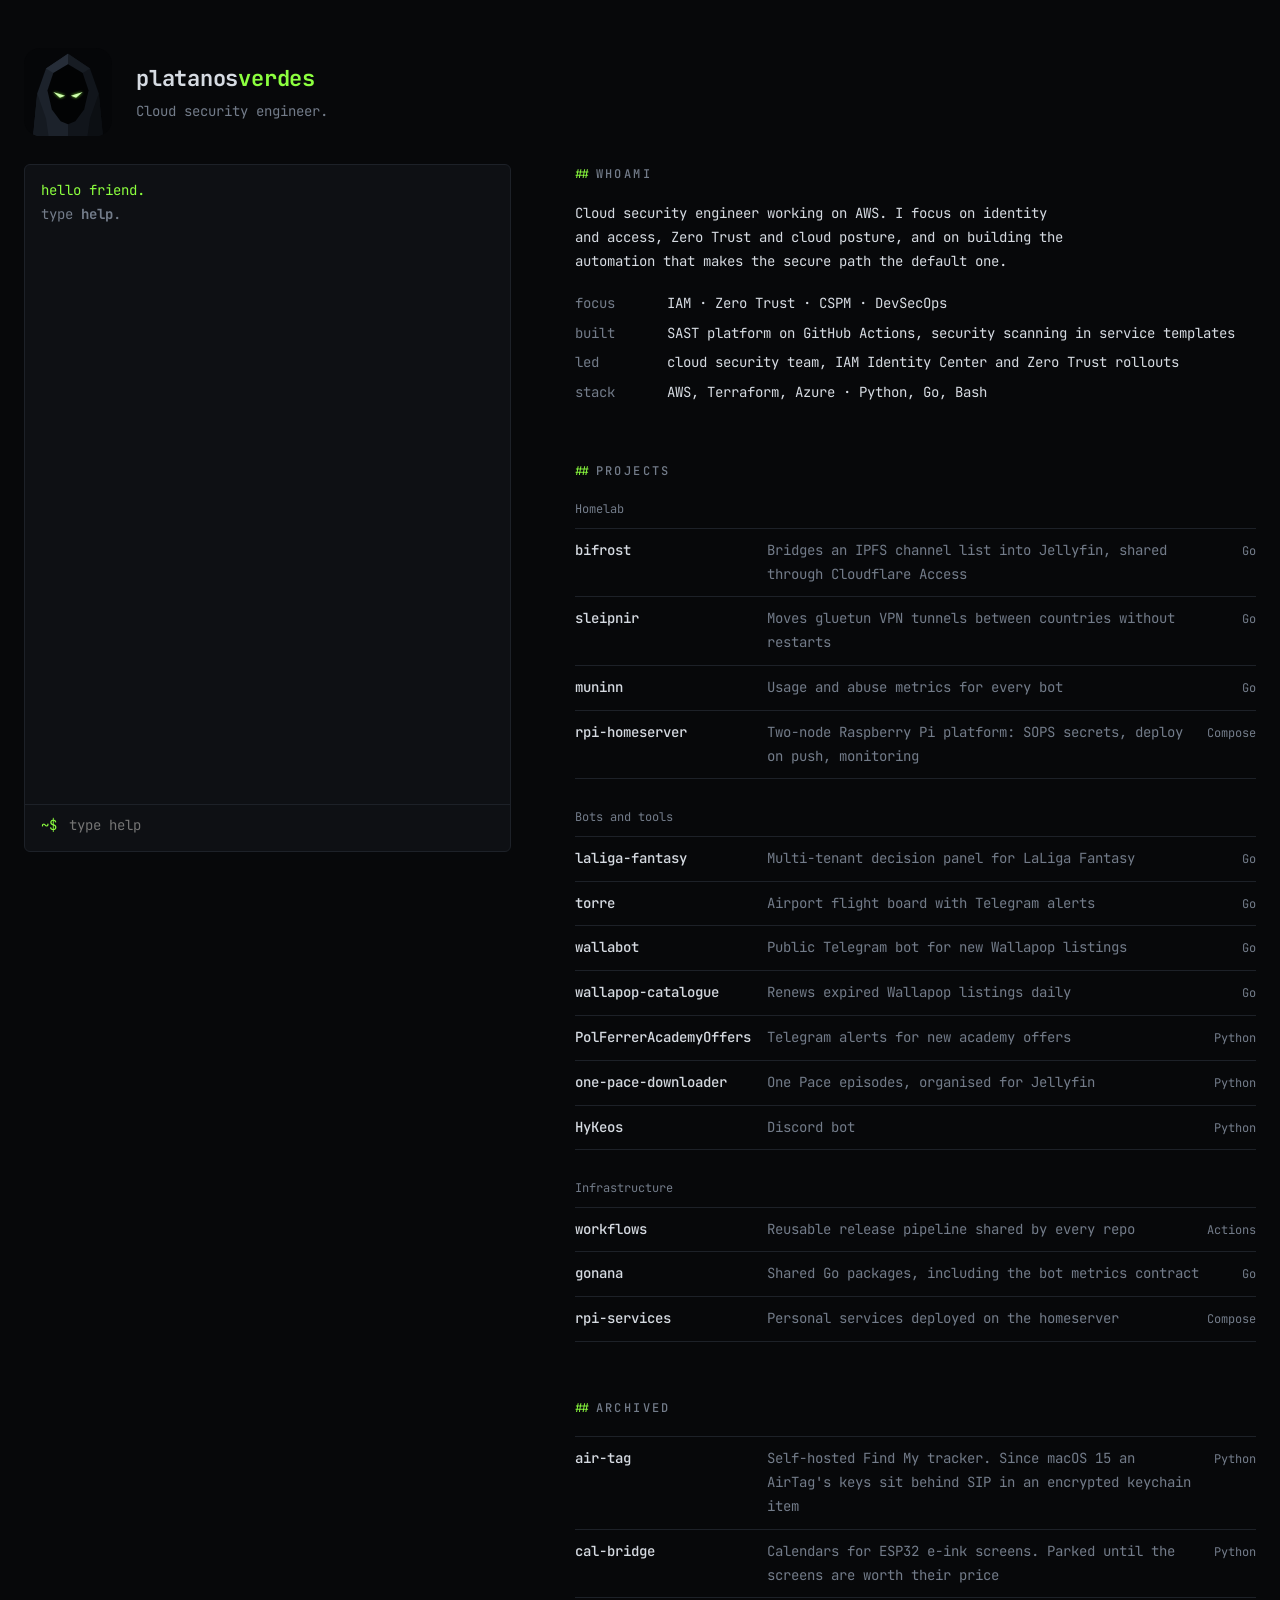
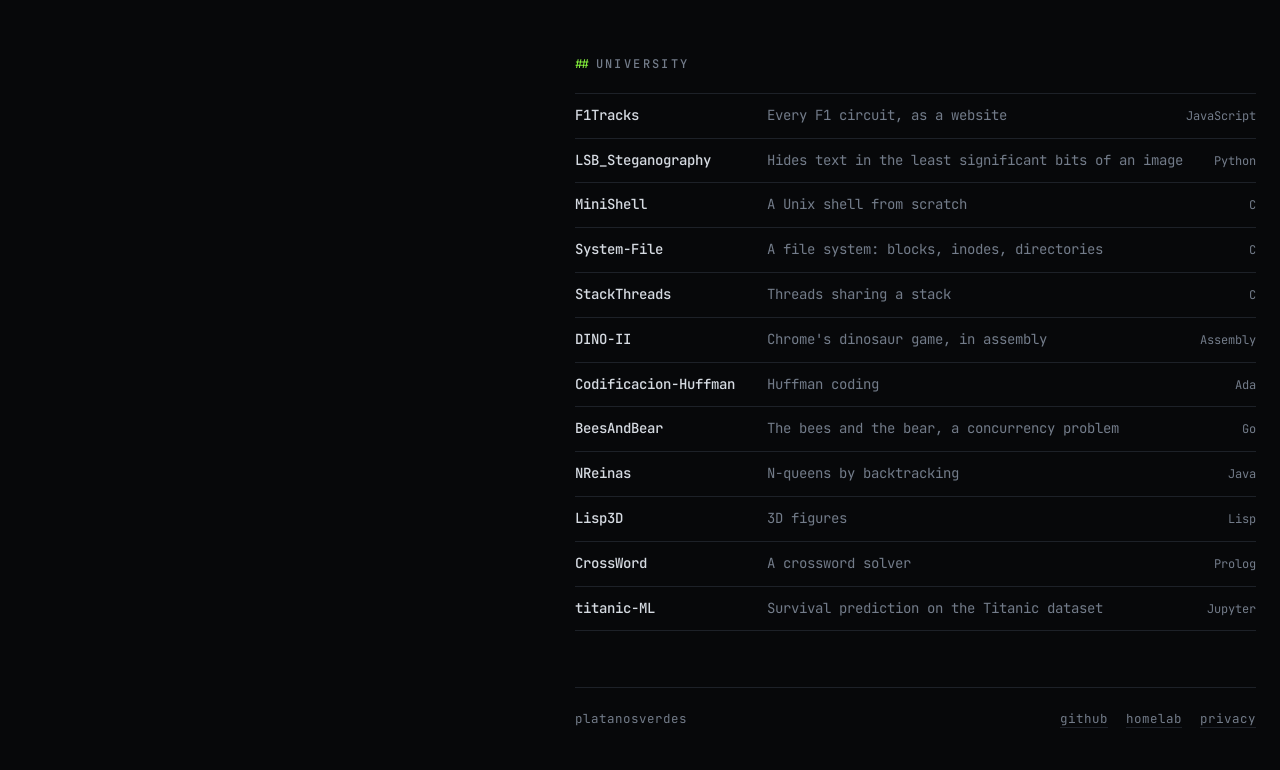
==== index.html @ 23a777d2 "Replace the temporary page with the portfolio, projects listed in projects.json" ====
<!doctype html>
<html lang="en">
<head>
<meta charset="utf-8">
<meta name="viewport" content="width=device-width, initial-scale=1, viewport-fit=cover">
<title>PlatanosVerdes</title>
<meta name="description" content="PlatanosVerdes: cloud security engineer. Projects, homelab and tools.">
<link rel="icon" href="logo.svg" type="image/svg+xml">
<link rel="preconnect" href="https://fonts.googleapis.com">
<link rel="stylesheet" href="https://fonts.googleapis.com/css2?family=JetBrains+Mono:wght@400;500;700&display=swap">
<style>
/* Layout: two columns. Left, fixed in place: the Watcher and its console, full height. Right, read top
   to bottom: whoami, then the projects as a plain list. One typeface, one accent, lots of air. */
:root {
  --bg: #07080a; --surface: #0e1014; --line: #1d2128; --dim: #737c8a; --text: #d6dbe2; --eye: #8cff3f; --eye-soft: #cfffad; --blood: #ff4a3d;
  --font: "JetBrains Mono", ui-monospace, "SF Mono", Menlo, monospace;
  color-scheme: dark;
}
body { margin: 0; background: var(--bg); color: var(--text); font-family: var(--font); font-size: 14px; line-height: 1.7; }
a { color: var(--text); text-decoration-color: var(--line); text-underline-offset: 4px; }
a:hover { color: var(--eye); text-decoration-color: var(--eye); }
:focus-visible { outline: 1px solid var(--eye); outline-offset: 3px; }
.wrap { max-width: 1240px; margin: 0 auto; display: grid; grid-template-columns: minmax(340px, 5fr) 7fr; gap: 64px;
  padding-left: max(24px, env(safe-area-inset-left, 0px)); padding-right: max(24px, env(safe-area-inset-right, 0px)); }
.side { position: sticky; top: env(safe-area-inset-top, 0px); align-self: start; display: grid; grid-template-rows: auto minmax(0, 1fr); gap: 28px;
  height: calc(100dvh - env(safe-area-inset-top, 0px) - env(safe-area-inset-bottom, 0px)); padding-block: 48px; box-sizing: border-box; min-width: 0; }
/* starts level with the console: the side's top padding, the 88px header, and the gap below it */
.main { min-width: 0; display: grid; gap: 56px; align-content: start; padding-block: calc(48px + 88px + 28px) 40px; }

header { display: grid; grid-template-columns: 88px 1fr; gap: 24px; align-items: center; }
header svg { width: 88px; height: 88px; display: block; }
header h1 { margin: 0; font-size: 22px; font-weight: 700; letter-spacing: -.01em; }
header h1 span { color: var(--eye); }
header p { margin: 2px 0 0; color: var(--dim); }

.console { border: 1px solid var(--line); border-radius: 6px; background: var(--surface); min-height: 0; display: grid; grid-template-rows: minmax(0, 1fr) auto; }
.out { min-height: 0; overflow-y: auto; padding: 14px 16px 6px; scrollbar-width: thin; scrollbar-color: var(--line) transparent; }
.line { white-space: pre-wrap; overflow-wrap: anywhere; }
.line.dim { color: var(--dim); }
.line.ok { color: var(--eye); }
.line.err { color: var(--blood); }
.line .p { color: var(--eye); }
.line a { color: var(--eye-soft); }
.proj { display: grid; grid-template-columns: 22ch 1fr; gap: 0 12px; }
.proj button { all: unset; cursor: pointer; color: var(--eye-soft); }
.proj button:hover, .proj button:focus-visible { color: var(--eye); text-decoration: underline; text-underline-offset: 3px; }
.proj span { color: var(--dim); min-width: 0; }
form { display: flex; gap: 10px; align-items: center; padding: 8px 16px 12px; border-top: 1px solid var(--line); }
form label { color: var(--eye); white-space: nowrap; }
form input { flex: 1; min-width: 0; font: inherit; color: var(--text); background: transparent; border: 0; outline: none; caret-color: var(--eye); }

h2 { margin: 0 0 18px; font-size: 12px; font-weight: 500; letter-spacing: .2em; text-transform: uppercase; color: var(--dim); }
h2::before { content: "## "; color: var(--eye); letter-spacing: 0; }
.about p { margin: 0 0 18px; max-width: 62ch; }
.facts { margin: 0; display: grid; gap: 6px; }
.facts div { display: grid; grid-template-columns: 10ch 1fr; gap: 12px; }
.facts dt { color: var(--dim); }
.facts dd { margin: 0; }

.group { margin: 28px 0 8px; font-size: 12px; color: var(--dim); }
.group:first-of-type { margin-top: 0; }
.list { list-style: none; margin: 0; padding: 0; border-top: 1px solid var(--line); }
.list li { display: grid; grid-template-columns: 22ch 1fr auto; gap: 16px; align-items: baseline; padding: 10px 0; border-bottom: 1px solid var(--line); }
.list li.lit { background: linear-gradient(90deg, rgba(140,255,63,.07), transparent); }
.list a.name { color: var(--text); font-weight: 500; text-decoration: none; }
.list a.name:hover { color: var(--eye); }
.list .what { color: var(--dim); min-width: 0; }
.list .stack { color: var(--dim); font-size: 12px; white-space: nowrap; }

footer { display: flex; flex-wrap: wrap; justify-content: space-between; gap: 12px; padding-top: 20px; border-top: 1px solid var(--line); color: var(--dim); font-size: 12.5px; }
footer nav { display: flex; gap: 18px; }
footer a { color: var(--dim); }
#eyes { transition: transform .15s ease-out; }
body.alarm { --eye: var(--blood); --eye-soft: #ffb3ac; }

@media (max-width: 900px) {
  .wrap { grid-template-columns: 1fr; gap: 0; }
  .side { position: static; height: auto; padding-block: 40px 0; }
  .main { padding-block: 48px 40px; }
  .out { height: 160px; }
}
@media (max-width: 640px) {
  header { grid-template-columns: 64px 1fr; gap: 16px; }
  header svg { width: 64px; height: 64px; }
  .list li { grid-template-columns: 1fr auto; gap: 2px 12px; }
  .list .what { grid-column: 1 / -1; grid-row: 2; }
  .proj { grid-template-columns: 1fr; }
}
</style>
</head>
<body>
<div class="wrap">
  <aside class="side">
  <header>
    <svg viewBox="0 0 120 120" id="watcher" aria-hidden="true">
      <defs>
        <filter id="glow" x="-80%" y="-80%" width="260%" height="260%"><feGaussianBlur stdDeviation="2.4"/></filter>
        <clipPath id="tile"><rect width="120" height="120" rx="22"/></clipPath>
      </defs>
      <g clip-path="url(#tile)">
        <rect width="120" height="120" fill="#050608"/>
        <polygon points="60,8 30,28 18,62 12,124 60,124" fill="#1c222b"/>
        <polygon points="60,8 90,28 102,62 108,124 60,124" fill="#11151b"/>
        <polygon points="60,8 30,28 40,34 60,22" fill="#262d38"/>
        <polygon points="60,8 90,28 80,34 60,22" fill="#171c23"/>
        <polygon points="18,62 12,124 34,124 30,96" fill="#151a21"/>
        <polygon points="102,62 108,124 86,124 90,96" fill="#0c0f13"/>
        <polygon points="60,22 80,34 88,58 82,84 70,100 60,104 50,100 38,84 32,58 40,34" fill="#020304"/>
        <g id="eyes">
          <g filter="url(#glow)" opacity=".9"><polygon points="40,60 56,65 49,68" fill="var(--eye)"/><polygon points="80,60 64,65 71,68" fill="var(--eye)"/></g>
          <polygon points="40,60 56,65 49,68" fill="var(--eye-soft)"/><polygon points="80,60 64,65 71,68" fill="var(--eye-soft)"/>
        </g>
      </g>
    </svg>
    <div>
      <h1>platanos<span>verdes</span></h1>
      <p>Cloud security engineer.</p>
    </div>
  </header>

  <section class="console" aria-label="Console">
    <div class="out" id="out" role="log" aria-live="polite"></div>
    <form id="form" autocomplete="off">
      <label for="cmd">~$</label>
      <input id="cmd" type="text" spellcheck="false" autocapitalize="off" placeholder="type help" aria-label="Command">
    </form>
  </section>
  </aside>

  <div class="main">
  <section class="about" id="whoami">
    <h2>whoami</h2>
    <p>Cloud security engineer working on AWS. I focus on identity and access, Zero Trust and cloud posture, and on building the automation that makes the secure path the default one.</p>
    <dl class="facts">
      <div><dt>focus</dt><dd>IAM · Zero Trust · CSPM · DevSecOps</dd></div>
      <div><dt>built</dt><dd>SAST platform on GitHub Actions, security scanning in service templates</dd></div>
      <div><dt>led</dt><dd>cloud security team, IAM Identity Center and Zero Trust rollouts</dd></div>
      <div><dt>stack</dt><dd>AWS, Terraform, Azure · Python, Go, Bash</dd></div>
    </dl>
  </section>

  <section id="projects">
    <h2>projects</h2>
    <div id="groups"></div>
  </section>

  <section id="archived">
    <h2>archived</h2>
    <ul class="list" id="archived-list"></ul>
  </section>

  <section id="university">
    <h2>university</h2>
    <ul class="list" id="university-list"></ul>
  </section>

  <footer>
    <span>platanosverdes</span>
    <nav><a href="https://github.com/PlatanosVerdes" target="_blank" rel="noopener">github</a><a href="homelab.html">homelab</a><a href="privacy.html">privacy</a></nav>
  </footer>
  </div>
</div>

<script>
const GH = "https://github.com/PlatanosVerdes/";
const esc = (s) => String(s).replace(/[&<>"]/g, (c) => ({ "&": "&amp;", "<": "&lt;", ">": "&gt;", '"': "&quot;" }[c]));
let all = {};
const rows = (items) => items.map((p) => `<li id="p-${esc(p.name)}"><a class="name" href="${GH}${encodeURIComponent(p.name)}" target="_blank" rel="noopener">${esc(p.name)}</a><span class="what">${esc(p.description)}</span><span class="stack">${esc(p.language)}</span></li>`).join("");
fetch("projects.json").then((r) => r.json()).then((data) => {
  document.getElementById("groups").innerHTML = data.groups.map((g) => `<p class="group">${esc(g.name)}</p><ul class="list">${rows(g.projects)}</ul>`).join("");
  document.getElementById("archived-list").innerHTML = rows(data.archived);
  document.getElementById("university-list").innerHTML = rows(data.university);
  all = Object.fromEntries([...data.groups.flatMap((g) => g.projects), ...data.archived, ...data.university].map((p) => [p.name.toLowerCase(), p]));
});

const out = document.getElementById("out"), input = document.getElementById("cmd");
const reduced = matchMedia("(prefers-reduced-motion: reduce)").matches;
const say = (html, cls = "") => { const d = document.createElement("div"); d.className = "line " + cls; d.innerHTML = html; out.append(d); out.scrollTop = out.scrollHeight; };
const jump = (id) => { const el = document.getElementById(id); if (!el) return; el.scrollIntoView({ behavior: reduced ? "auto" : "smooth", block: "center" }); if (el.tagName === "LI") { el.classList.add("lit"); setTimeout(() => el.classList.remove("lit"), 2200); } };

const commands = {
  help: () => say(`whoami · projects · ls · open &lt;name&gt; · contact · clear`, "dim"),
  whoami: () => { say("cloud security engineer · IAM, Zero Trust, CSPM, DevSecOps"); jump("whoami"); },
  projects: () => jump("projects"),
  ls: () => say(Object.values(all).map((p) => `<div class="proj"><button data-open="${esc(p.name)}">${esc(p.name)}</button><span>${esc(p.description)}</span></div>`).join("")),
  open: (name) => { const p = all[(name || "").toLowerCase()]; if (!p) return say(name ? `not found: ${esc(name)}` : "open what? try ls", "dim"); say(`${esc(p.name)} → <a href="${GH}${encodeURIComponent(p.name)}" target="_blank" rel="noopener">github</a>`); jump("p-" + p.name); },
  contact: () => say(`<a href="${GH}" target="_blank" rel="noopener">github.com/PlatanosVerdes</a>`),
  clear: () => out.replaceChildren(),
  sudo: () => say("the watcher does not take orders.", "err"),
  ssh: () => say("denied. identity first, network never.", "err"),
  cat: (a) => /shadow|passwd/.test(a || "") ? say("nice try. logged.", "err")
    : /password/.test(a || "") ? say("passwords are like underwear: don't let anyone see them, change them regularly, never share them with strangers.", "ok")
    : say(`cat: ${esc(a || "")}: no`, "dim"),
  rm: (a) => { if (/-rf/.test(a || "")) { document.body.classList.add("alarm"); say("you should not have done that.", "err"); setTimeout(() => document.body.classList.remove("alarm"), 3000); } else say("rm: permission denied", "dim"); },
  exit: () => say("there is no exit.", "dim"),
};
function run(raw) {
  const cmd = raw.trim(); if (!cmd) return;
  say(`<span class="p">~$</span> ${esc(cmd)}`);
  const [name, ...rest] = cmd.split(/\s+/), key = name.toLowerCase();
  if (commands[key]) commands[key](rest.join(" "));
  else if (all[key]) commands.open(name);
  else say(`${esc(name)}: command not found`, "dim");
}
document.getElementById("form").addEventListener("submit", (e) => { e.preventDefault(); run(input.value); input.value = ""; });
out.addEventListener("click", (e) => { const b = e.target.closest("[data-open]"); if (b) run("open " + b.dataset.open); });

say("hello friend.", "ok");
say("type <b>help</b>.", "dim");

const eyes = document.getElementById("eyes"), fig = document.getElementById("watcher");
// Eyes look towards the pointer in any direction; they stay inside the hood's opening.
addEventListener("pointermove", (e) => {
  const r = fig.getBoundingClientRect(), cx = r.left + r.width / 2, cy = r.top + r.height * .54;
  const dx = e.clientX - cx, dy = e.clientY - cy, dist = Math.hypot(dx, dy) || 1, k = Math.min(1, dist / 220);
  eyes.style.transform = `translate(${(dx / dist * k * 9).toFixed(2)}px, ${(dy / dist * k * 6).toFixed(2)}px)`;
});
(function blink() {
  if (!reduced) { eyes.style.transition = "opacity .08s, transform .15s ease-out"; eyes.style.opacity = "0"; setTimeout(() => { eyes.style.opacity = "1"; }, 140); }
  setTimeout(blink, 4000 + Math.random() * 7000);
})();
</script>
</body>
</html>
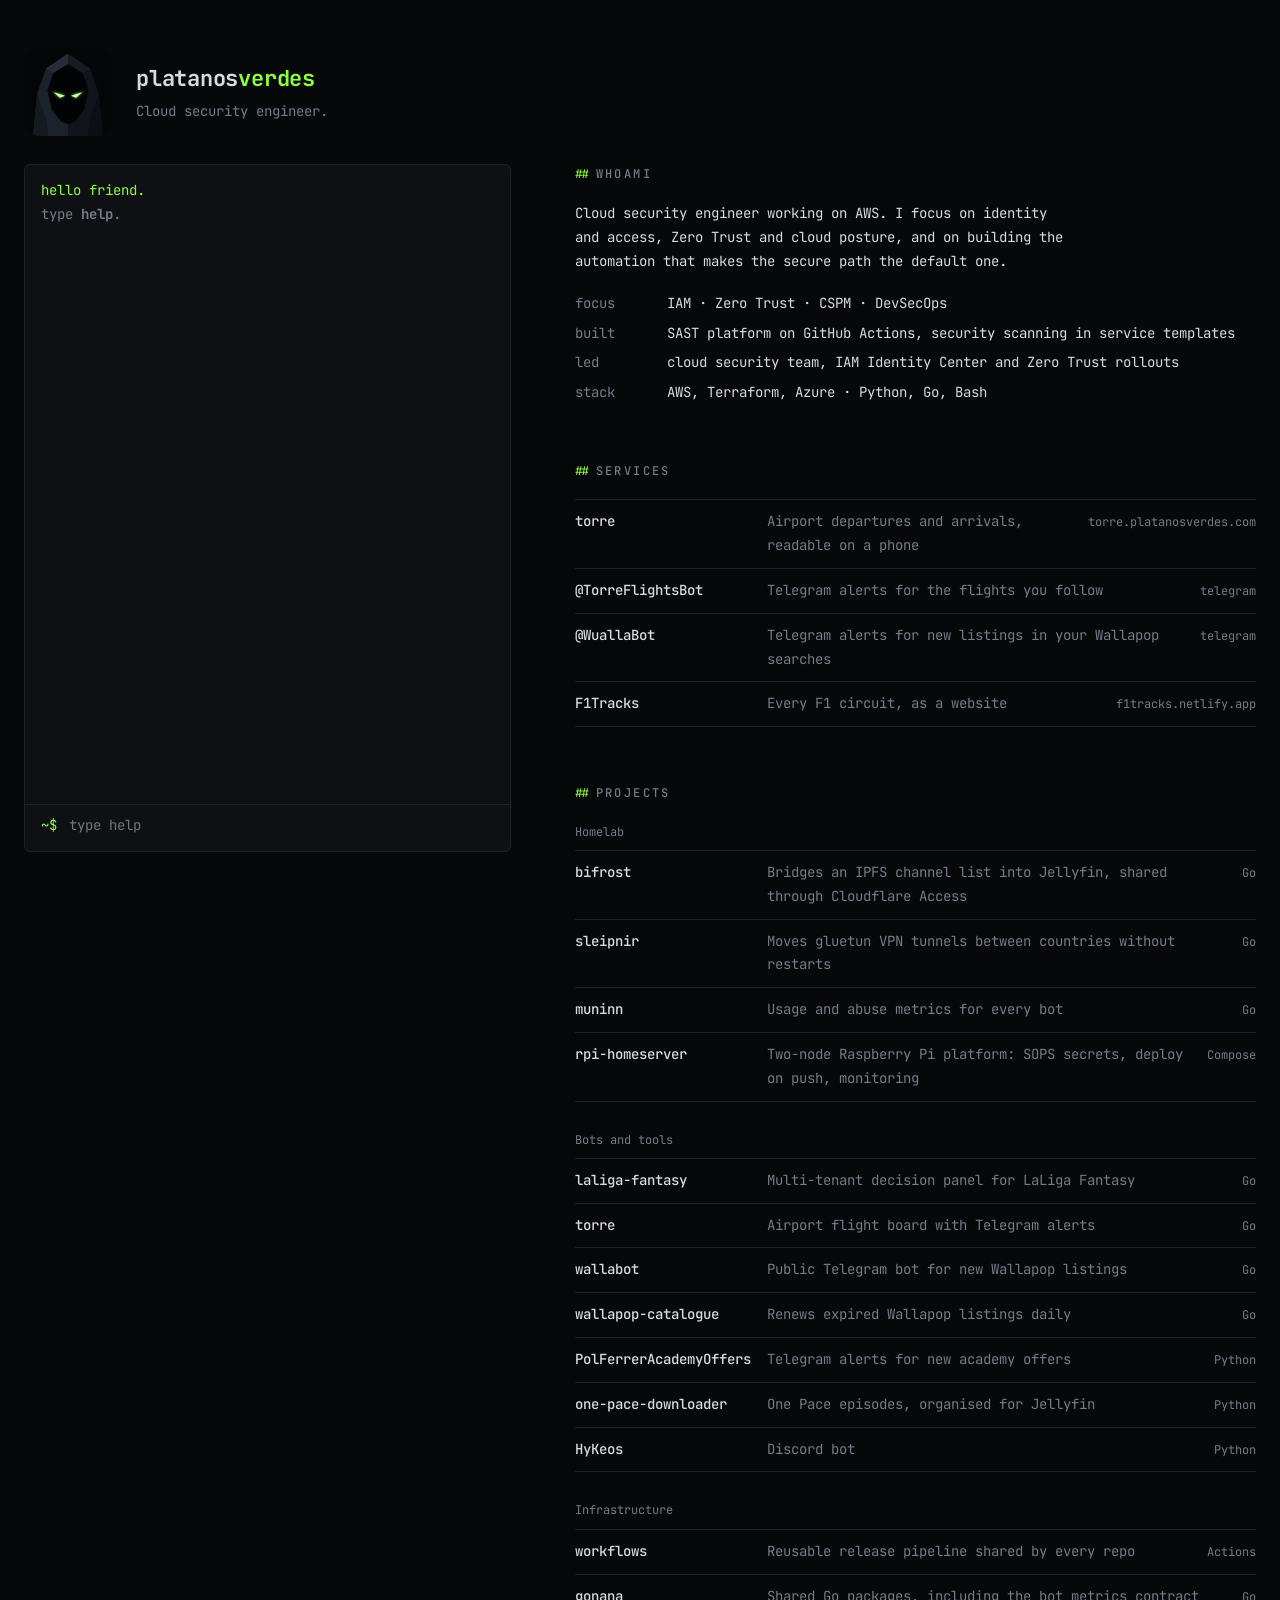
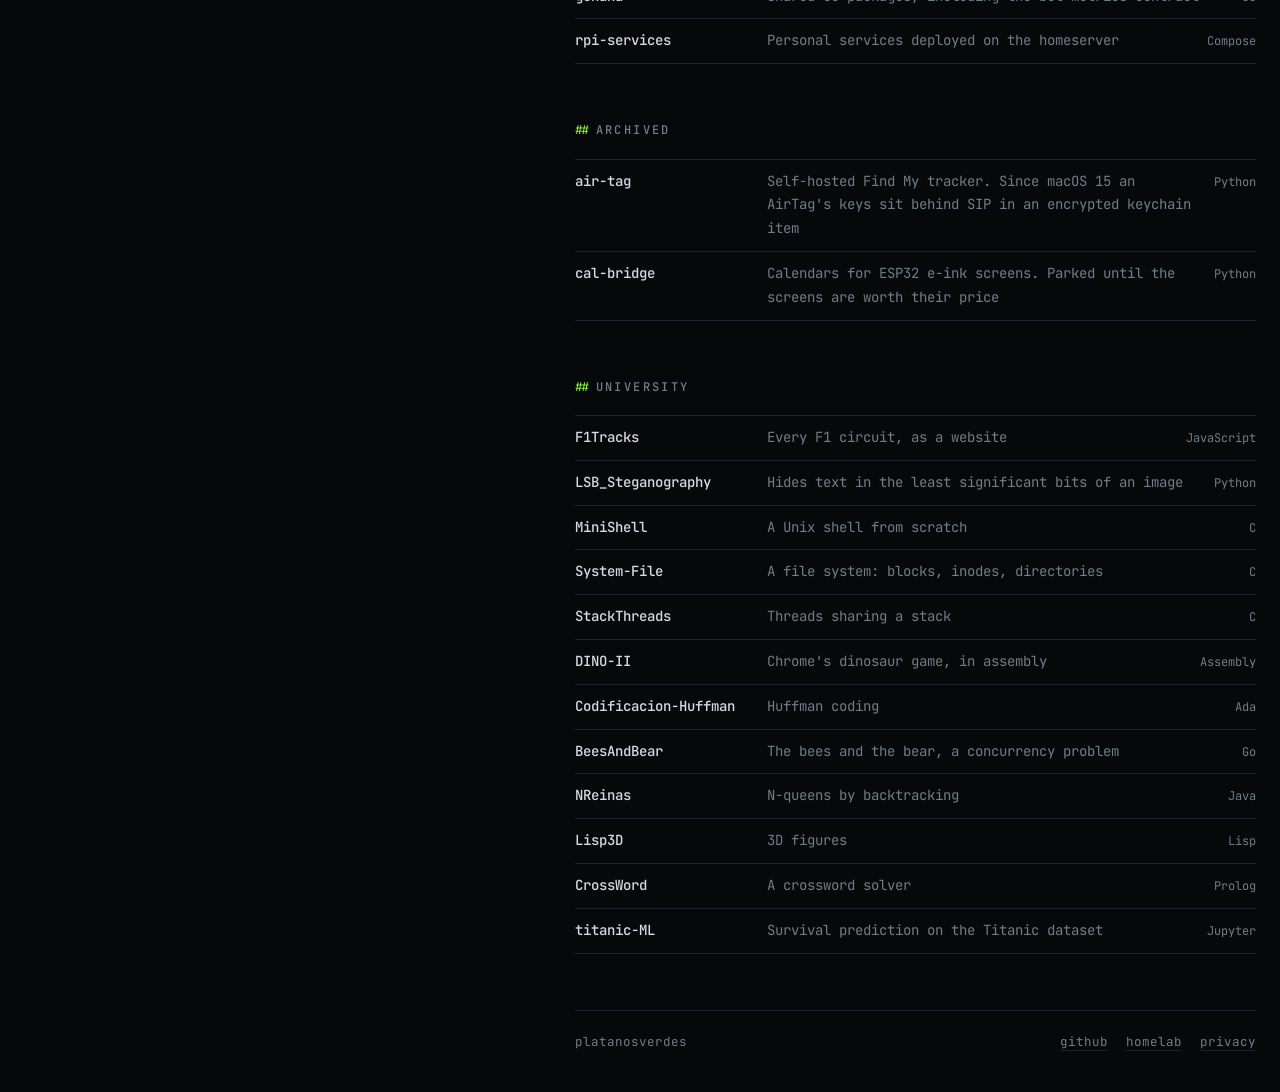
==== commit 7f0f0c90: "List the services anyone can use" ====
--- a/index.html
+++ b/index.html
@@ -139,6 +139,11 @@
     </dl>
   </section>
 
+  <section id="services">
+    <h2>services</h2>
+    <ul class="list" id="services-list"></ul>
+  </section>
+
   <section id="projects">
     <h2>projects</h2>
     <div id="groups"></div>
@@ -164,10 +169,12 @@
 <script>
 const GH = "https://github.com/PlatanosVerdes/";
 const esc = (s) => String(s).replace(/[&<>"]/g, (c) => ({ "&": "&amp;", "<": "&lt;", ">": "&gt;", '"': "&quot;" }[c]));
-let all = {};
+let all = {}, services = [];
 const rows = (items) => items.map((p) => `<li id="p-${esc(p.name)}"><a class="name" href="${GH}${encodeURIComponent(p.name)}" target="_blank" rel="noopener">${esc(p.name)}</a><span class="what">${esc(p.description)}</span><span class="stack">${esc(p.language)}</span></li>`).join("");
 fetch("projects.json").then((r) => r.json()).then((data) => {
   document.getElementById("groups").innerHTML = data.groups.map((g) => `<p class="group">${esc(g.name)}</p><ul class="list">${rows(g.projects)}</ul>`).join("");
+  document.getElementById("services-list").innerHTML = data.services.map((x) => `<li><a class="name" href="${esc(x.url)}" target="_blank" rel="noopener">${esc(x.name)}</a><span class="what">${esc(x.description)}</span><span class="stack">${new URL(x.url).hostname === "t.me" ? "telegram" : esc(new URL(x.url).hostname)}</span></li>`).join("");
+  services = data.services;
   document.getElementById("archived-list").innerHTML = rows(data.archived);
   document.getElementById("university-list").innerHTML = rows(data.university);
   all = Object.fromEntries([...data.groups.flatMap((g) => g.projects), ...data.archived, ...data.university].map((p) => [p.name.toLowerCase(), p]));
@@ -179,7 +186,8 @@
 const jump = (id) => { const el = document.getElementById(id); if (!el) return; el.scrollIntoView({ behavior: reduced ? "auto" : "smooth", block: "center" }); if (el.tagName === "LI") { el.classList.add("lit"); setTimeout(() => el.classList.remove("lit"), 2200); } };
 
 const commands = {
-  help: () => say(`whoami · projects · ls · open &lt;name&gt; · contact · clear`, "dim"),
+  help: () => say(`whoami · services · projects · ls · open &lt;name&gt; · contact · clear`, "dim"),
+  services: () => { say(services.map((x) => `<div class="proj"><a href="${esc(x.url)}" target="_blank" rel="noopener">${esc(x.name)}</a><span>${esc(x.description)}</span></div>`).join("")); jump("services"); },
   whoami: () => { say("cloud security engineer · IAM, Zero Trust, CSPM, DevSecOps"); jump("whoami"); },
   projects: () => jump("projects"),
   ls: () => say(Object.values(all).map((p) => `<div class="proj"><button data-open="${esc(p.name)}">${esc(p.name)}</button><span>${esc(p.description)}</span></div>`).join("")),
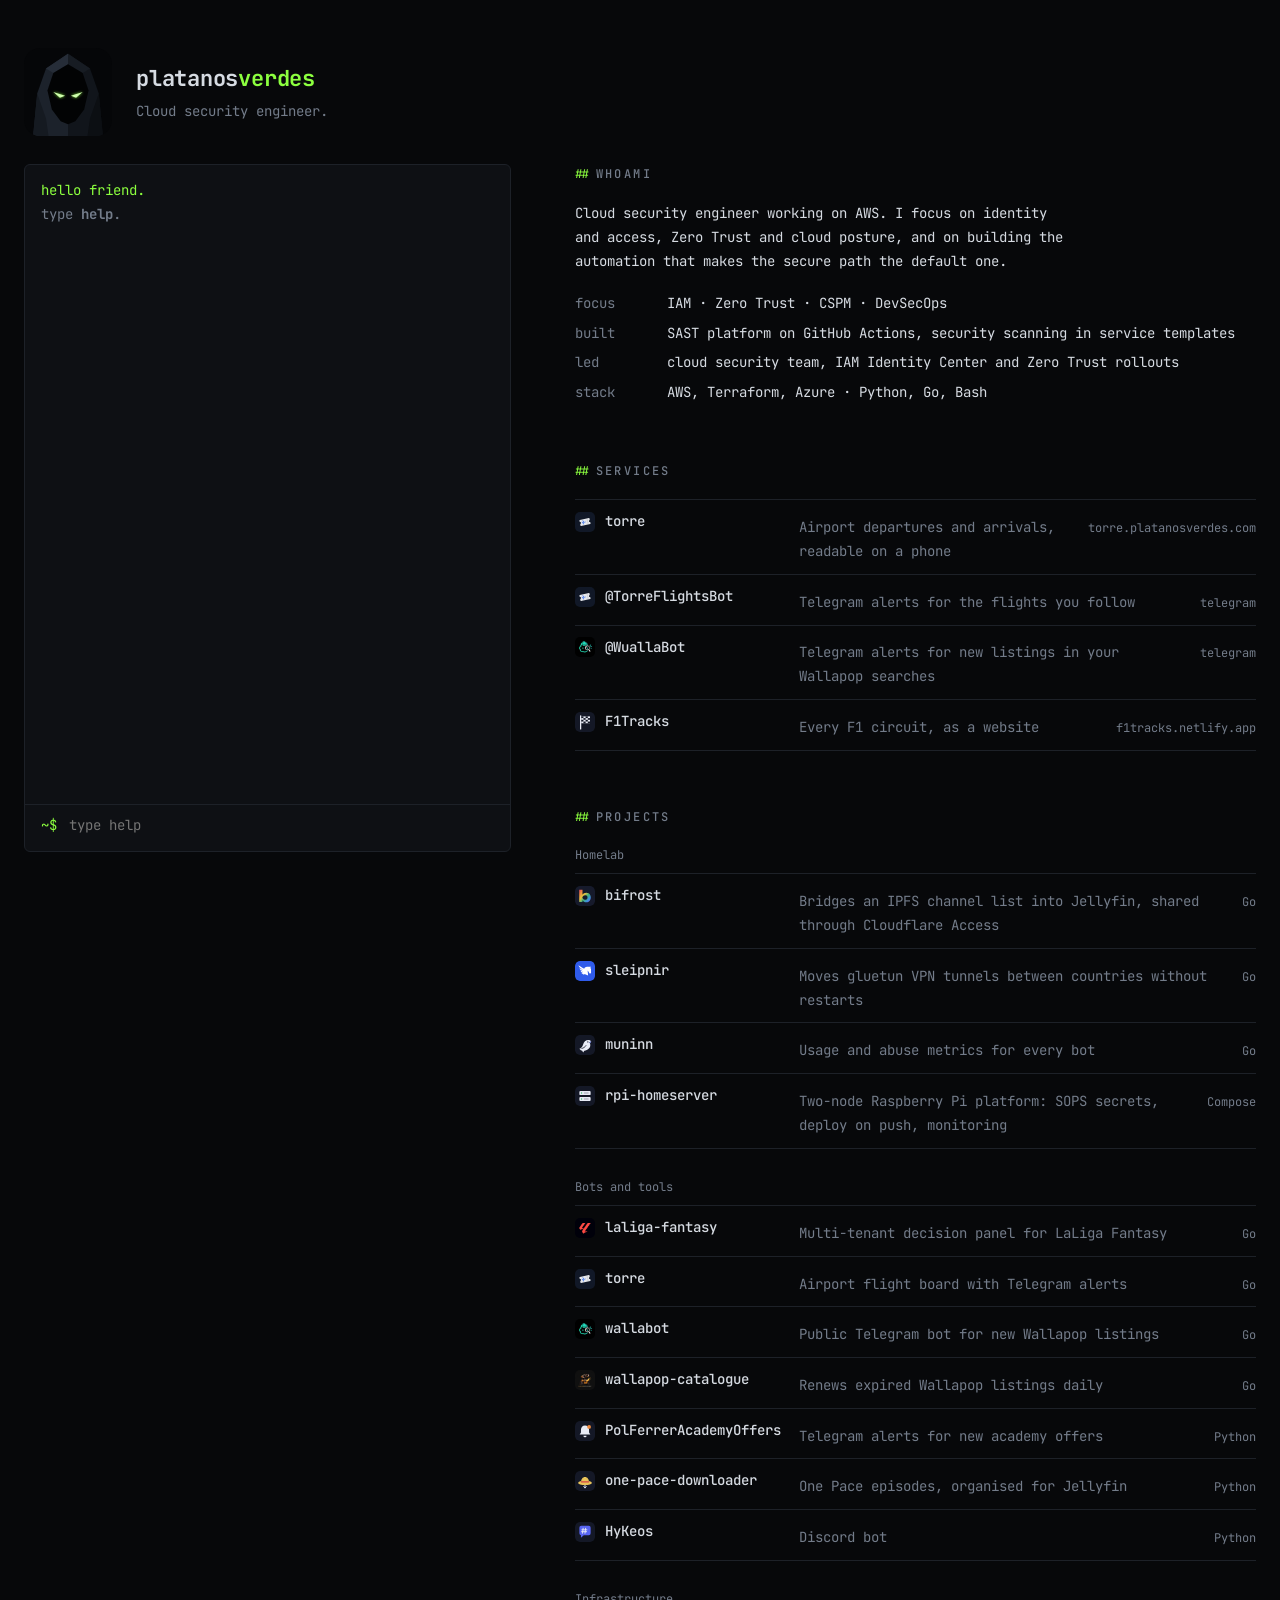
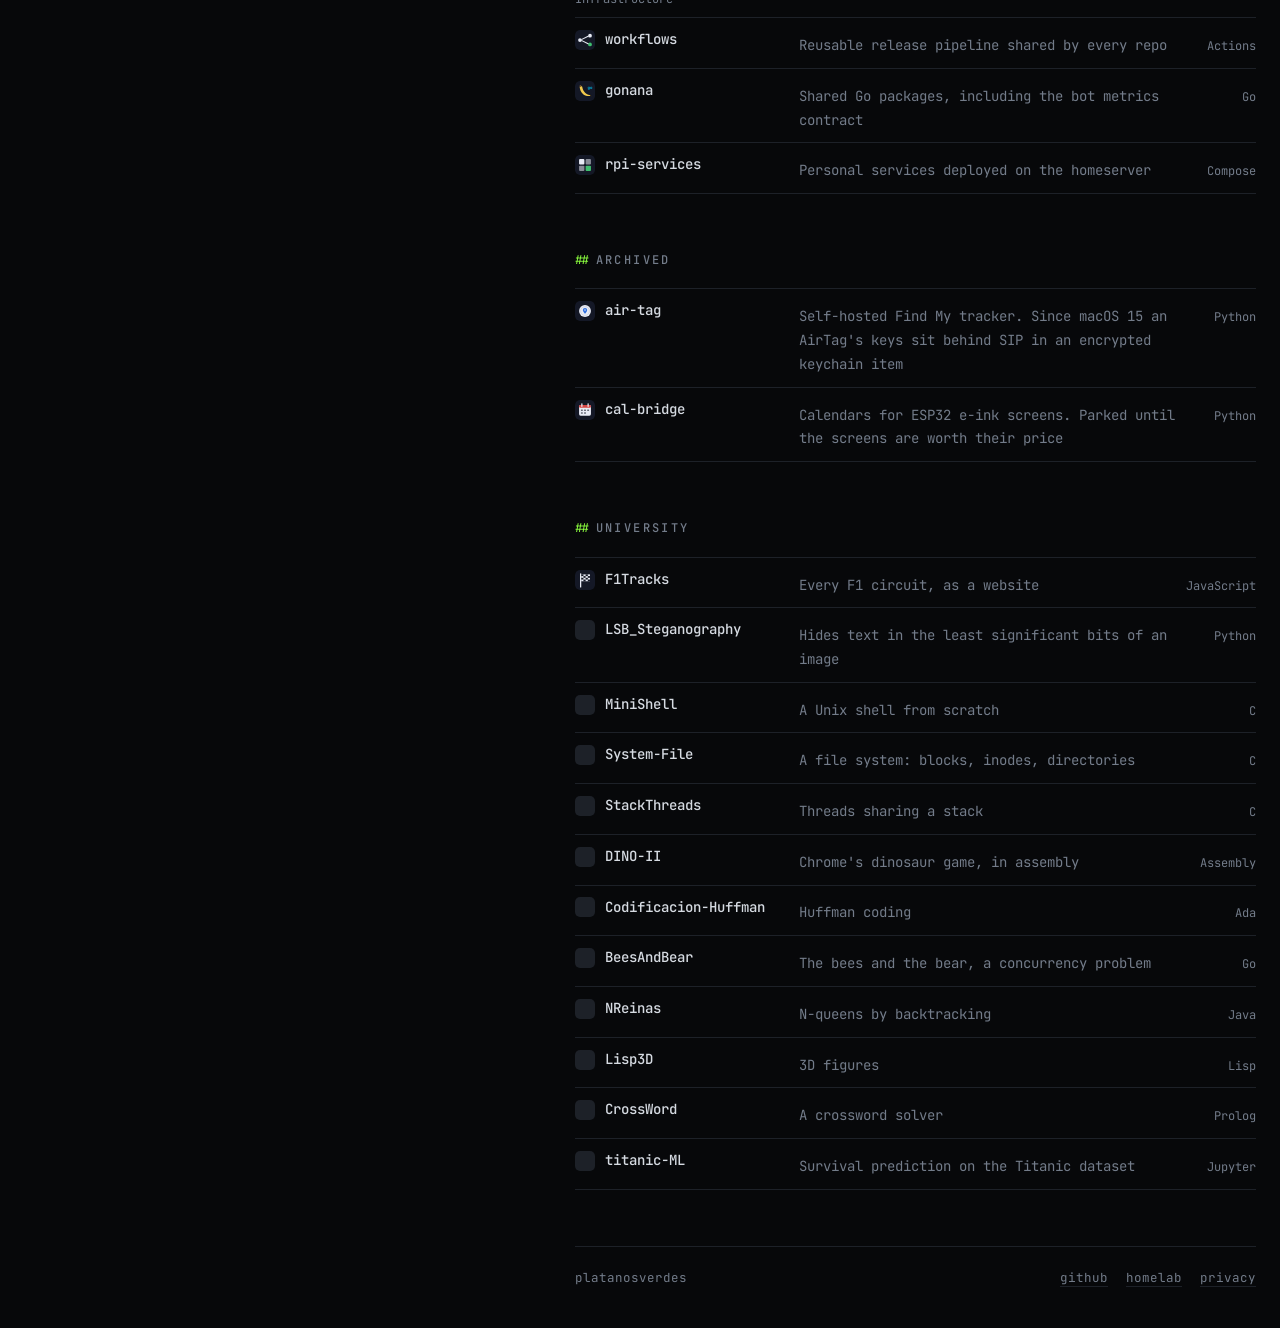
==== commit 27b6fe35: "Icons, a link to every section and project, and more console commands" ====
--- a/index.html
+++ b/index.html
@@ -45,6 +45,13 @@
 .proj button { all: unset; cursor: pointer; color: var(--eye-soft); }
 .proj button:hover, .proj button:focus-visible { color: var(--eye); text-decoration: underline; text-underline-offset: 3px; }
 .proj span { color: var(--dim); min-width: 0; }
+.kv { display: grid; grid-template-columns: 11ch 1fr; gap: 0 12px; }
+.kv > span:first-child { color: var(--dim); }
+.line button.inline { all: unset; cursor: pointer; color: var(--eye-soft); }
+.line button.inline:hover { color: var(--eye); text-decoration: underline; }
+.fetch { display: flex; gap: 18px; align-items: flex-start; }
+.fetch .art { margin: 0; color: var(--eye); font: inherit; line-height: 1.3; }
+.fetch b { color: var(--eye); font-weight: 500; }
 form { display: flex; gap: 10px; align-items: center; padding: 8px 16px 12px; border-top: 1px solid var(--line); }
 form label { color: var(--eye); white-space: nowrap; }
 form input { flex: 1; min-width: 0; font: inherit; color: var(--text); background: transparent; border: 0; outline: none; caret-color: var(--eye); }
@@ -60,9 +67,11 @@
 .group { margin: 28px 0 8px; font-size: 12px; color: var(--dim); }
 .group:first-of-type { margin-top: 0; }
 .list { list-style: none; margin: 0; padding: 0; border-top: 1px solid var(--line); }
-.list li { display: grid; grid-template-columns: 22ch 1fr auto; gap: 16px; align-items: baseline; padding: 10px 0; border-bottom: 1px solid var(--line); }
+.list li { display: grid; grid-template-columns: 26ch 1fr auto; gap: 16px; align-items: baseline; padding: 10px 0; border-bottom: 1px solid var(--line); }
 .list li.lit { background: linear-gradient(90deg, rgba(140,255,63,.07), transparent); }
-.list a.name { color: var(--text); font-weight: 500; text-decoration: none; }
+.list a.name { color: var(--text); font-weight: 500; text-decoration: none; display: inline-flex; align-items: center; gap: 10px; min-width: 0; }
+.list .icon { width: 20px; height: 20px; border-radius: 5px; flex: none; object-fit: cover; }
+.list .icon.none { display: inline-block; background: var(--line); }
 .list a.name:hover { color: var(--eye); }
 .list .what { color: var(--dim); min-width: 0; }
 .list .stack { color: var(--dim); font-size: 12px; white-space: nowrap; }
@@ -169,30 +178,73 @@
 <script>
 const GH = "https://github.com/PlatanosVerdes/";
 const esc = (s) => String(s).replace(/[&<>"]/g, (c) => ({ "&": "&amp;", "<": "&lt;", ">": "&gt;", '"': "&quot;" }[c]));
-let all = {}, services = [];
-const rows = (items) => items.map((p) => `<li id="p-${esc(p.name)}"><a class="name" href="${GH}${encodeURIComponent(p.name)}" target="_blank" rel="noopener">${esc(p.name)}</a><span class="what">${esc(p.description)}</span><span class="stack">${esc(p.language)}</span></li>`).join("");
+let all = {}, services = [], site = null;
+const sections = ["whoami", "services", "projects", "archived", "university"];
+const icon = (p) => p.icon ? `<img class="icon" src="${esc(p.icon)}" alt="" loading="lazy">` : `<span class="icon none" aria-hidden="true"></span>`;
+const rows = (items) => items.map((p) => `<li id="${esc(p.name)}"><a class="name" href="${GH}${encodeURIComponent(p.name)}" target="_blank" rel="noopener">${icon(p)}${esc(p.name)}</a><span class="what">${esc(p.description)}</span><span class="stack">${esc(p.language)}</span></li>`).join("");
 fetch("projects.json").then((r) => r.json()).then((data) => {
   document.getElementById("groups").innerHTML = data.groups.map((g) => `<p class="group">${esc(g.name)}</p><ul class="list">${rows(g.projects)}</ul>`).join("");
-  document.getElementById("services-list").innerHTML = data.services.map((x) => `<li><a class="name" href="${esc(x.url)}" target="_blank" rel="noopener">${esc(x.name)}</a><span class="what">${esc(x.description)}</span><span class="stack">${new URL(x.url).hostname === "t.me" ? "telegram" : esc(new URL(x.url).hostname)}</span></li>`).join("");
+  document.getElementById("services-list").innerHTML = data.services.map((x) => `<li><a class="name" href="${esc(x.url)}" target="_blank" rel="noopener">${icon(x)}${esc(x.name)}</a><span class="what">${esc(x.description)}</span><span class="stack">${new URL(x.url).hostname === "t.me" ? "telegram" : esc(new URL(x.url).hostname)}</span></li>`).join("");
   services = data.services;
   document.getElementById("archived-list").innerHTML = rows(data.archived);
   document.getElementById("university-list").innerHTML = rows(data.university);
   all = Object.fromEntries([...data.groups.flatMap((g) => g.projects), ...data.archived, ...data.university].map((p) => [p.name.toLowerCase(), p]));
+  site = data;
+  follow();
 });
+// A link like platanosverdes.com/#bifrost lands on that row, lit; #projects on that section.
+function follow() { const id = decodeURIComponent(location.hash.slice(1)); if (id) jump(all[id.toLowerCase()]?.name || id); }
+addEventListener("hashchange", follow);
 
 const out = document.getElementById("out"), input = document.getElementById("cmd");
 const reduced = matchMedia("(prefers-reduced-motion: reduce)").matches;
 const say = (html, cls = "") => { const d = document.createElement("div"); d.className = "line " + cls; d.innerHTML = html; out.append(d); out.scrollTop = out.scrollHeight; };
-const jump = (id) => { const el = document.getElementById(id); if (!el) return; el.scrollIntoView({ behavior: reduced ? "auto" : "smooth", block: "center" }); if (el.tagName === "LI") { el.classList.add("lit"); setTimeout(() => el.classList.remove("lit"), 2200); } };
-
+const jump = (id) => { const el = document.getElementById(id); if (!el) return; el.scrollIntoView({ behavior: reduced ? "auto" : "smooth", block: el.tagName === "LI" ? "center" : "start" }); if (el.tagName === "LI") { el.classList.add("lit"); setTimeout(() => el.classList.remove("lit"), 2200); } };
+const go = (id) => { history.replaceState(null, "", "#" + id); jump(id); };
+const linkTo = (id) => `${location.origin}${location.pathname}#${id}`;
+
+const history_ = [];
 const commands = {
-  help: () => say(`whoami · services · projects · ls · open &lt;name&gt; · contact · clear`, "dim"),
-  services: () => { say(services.map((x) => `<div class="proj"><a href="${esc(x.url)}" target="_blank" rel="noopener">${esc(x.name)}</a><span>${esc(x.description)}</span></div>`).join("")); jump("services"); },
-  whoami: () => { say("cloud security engineer · IAM, Zero Trust, CSPM, DevSecOps"); jump("whoami"); },
-  projects: () => jump("projects"),
+  help: () => say(`<div>whoami · focus · stack · services · projects · archived · university
+ls · tree · grep &lt;word&gt; · open &lt;name&gt; · link &lt;name&gt; · cd &lt;section&gt;
+neofetch · contact · history · clear</div>`, "dim"),
+  whoami: () => { say("cloud security engineer · IAM, Zero Trust, CSPM, DevSecOps"); go("whoami"); },
+  focus: () => say("identity and access · Zero Trust access · cloud security posture (CSPM) · DevSecOps automation"),
+  stack: () => say(`<div class="kv"><span>cloud</span>AWS (IAM, Identity Center, GuardDuty, S3, RDS) · Azure</div><div class="kv"><span>security</span>Wiz · Qualys · CodeQL · Cloudflare Access</div><div class="kv"><span>automation</span>Terraform · GitHub Actions · Docker Compose</div><div class="kv"><span>languages</span>Python · Go · Bash · JavaScript</div>`),
+  services: () => { say(services.map((x) => `<div class="proj"><a href="${esc(x.url)}" target="_blank" rel="noopener">${esc(x.name)}</a><span>${esc(x.description)}</span></div>`).join("")); go("services"); },
+  projects: () => go("projects"),
+  archived: () => go("archived"),
+  university: () => go("university"),
   ls: () => say(Object.values(all).map((p) => `<div class="proj"><button data-open="${esc(p.name)}">${esc(p.name)}</button><span>${esc(p.description)}</span></div>`).join("")),
-  open: (name) => { const p = all[(name || "").toLowerCase()]; if (!p) return say(name ? `not found: ${esc(name)}` : "open what? try ls", "dim"); say(`${esc(p.name)} → <a href="${GH}${encodeURIComponent(p.name)}" target="_blank" rel="noopener">github</a>`); jump("p-" + p.name); },
+  tree: () => { if (!site) return; const t = (name, items, last) => `${last ? "└──" : "├──"} ${esc(name)}\n` + items.map((p, i) => `${last ? "    " : "│   "}${i === items.length - 1 ? "└──" : "├──"} <button class="inline" data-open="${esc(p.name)}">${esc(p.name)}</button>`).join("\n");
+    const parts = [...site.groups.map((g) => [g.name.toLowerCase(), g.projects]), ["archived", site.archived], ["university", site.university]];
+    say(`<div>~/projects\n${parts.map(([n, items], i) => t(n, items, i === parts.length - 1)).join("\n")}</div>`); },
+  grep: (w) => { if (!w) return say("grep what? e.g. grep go, grep telegram", "dim"); const re = new RegExp(w.replace(/[.*+?^${}()|[\]\\]/g, "\\$&"), "i");
+    const hits = Object.values(all).filter((p) => re.test(p.name) || re.test(p.description) || re.test(p.language));
+    say(hits.length ? hits.map((p) => `<div class="proj"><button data-open="${esc(p.name)}">${esc(p.name)}</button><span>${esc(p.language)} · ${esc(p.description)}</span></div>`).join("") : `no match for ${esc(w)}`, hits.length ? "" : "dim"); },
+  open: (name) => { const p = all[(name || "").toLowerCase()]; if (!p) return say(name ? `not found: ${esc(name)}` : "open what? try ls", "dim"); say(`${esc(p.name)} → <a href="${GH}${encodeURIComponent(p.name)}" target="_blank" rel="noopener">github</a>`); go(p.name); },
+  link: (name) => { const p = all[(name || "").toLowerCase()], id = p ? p.name : (sections.includes((name || "").toLowerCase()) ? name.toLowerCase() : "");
+    if (!id) return say("link to what? e.g. link bifrost, link projects", "dim");
+    const url = linkTo(id); navigator.clipboard?.writeText(url).then(() => say(`${esc(url)}  (copied)`), () => say(esc(url))); },
+  cd: (where) => { const w = (where || "").replace(/^~?\/?/, "").toLowerCase(); if (!w || w === "~") return scrollTo({ top: 0, behavior: reduced ? "auto" : "smooth" });
+    if (sections.includes(w)) return go(w); if (all[w]) return go(all[w].name); say(`cd: ${esc(where)}: no such section`, "dim"); },
+  pwd: () => say("/home/watcher"),
+  neofetch: () => say(`<div class="fetch"><pre class="art">   /\\
+  /  \\
+ / <b>▸ ◂</b>\\
+/______\\</pre><div><b>watcher</b>@platanosverdes
+-------------------------
+role      cloud security engineer
+focus     IAM · Zero Trust · CSPM
+stack     AWS · Terraform · Python · Go
+projects  ${Object.keys(all).length}
+uptime    ${Math.floor(performance.now() / 1000)}s on this page
+shell     watcher-sh</div></div>`),
   contact: () => say(`<a href="${GH}" target="_blank" rel="noopener">github.com/PlatanosVerdes</a>`),
+  history: () => say(history_.map((c, i) => `${String(i + 1).padStart(3)}  ${esc(c)}`).join("\n") || "nothing yet", "dim"),
+  echo: (t) => say(esc(t || "")),
+  date: () => say(new Date().toString()),
+  uname: () => say("watcher-sh 1.0 platanosverdes.com x86_64 GNU/Linux (probably)"),
   clear: () => out.replaceChildren(),
   sudo: () => say("the watcher does not take orders.", "err"),
   ssh: () => say("denied. identity first, network never.", "err"),
@@ -205,6 +257,7 @@
 function run(raw) {
   const cmd = raw.trim(); if (!cmd) return;
   say(`<span class="p">~$</span> ${esc(cmd)}`);
+  history_.push(cmd);
   const [name, ...rest] = cmd.split(/\s+/), key = name.toLowerCase();
   if (commands[key]) commands[key](rest.join(" "));
   else if (all[key]) commands.open(name);
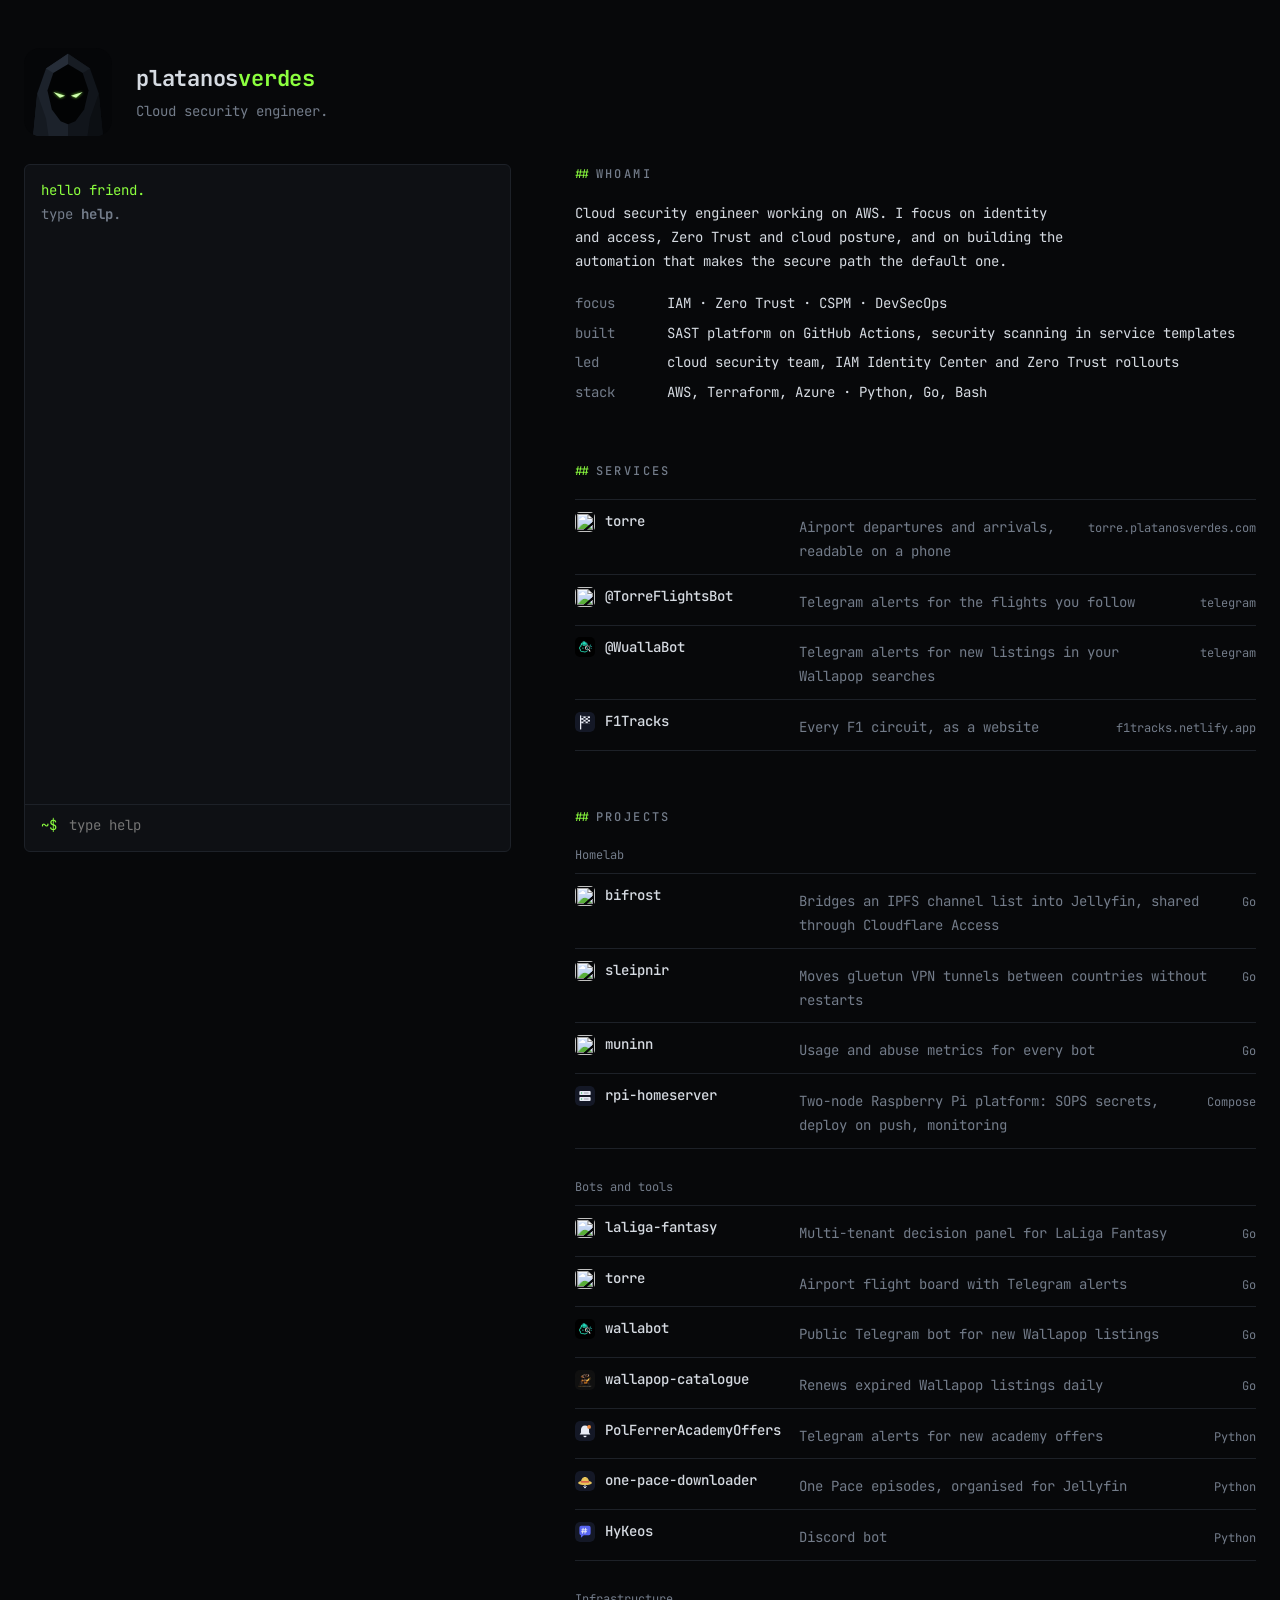
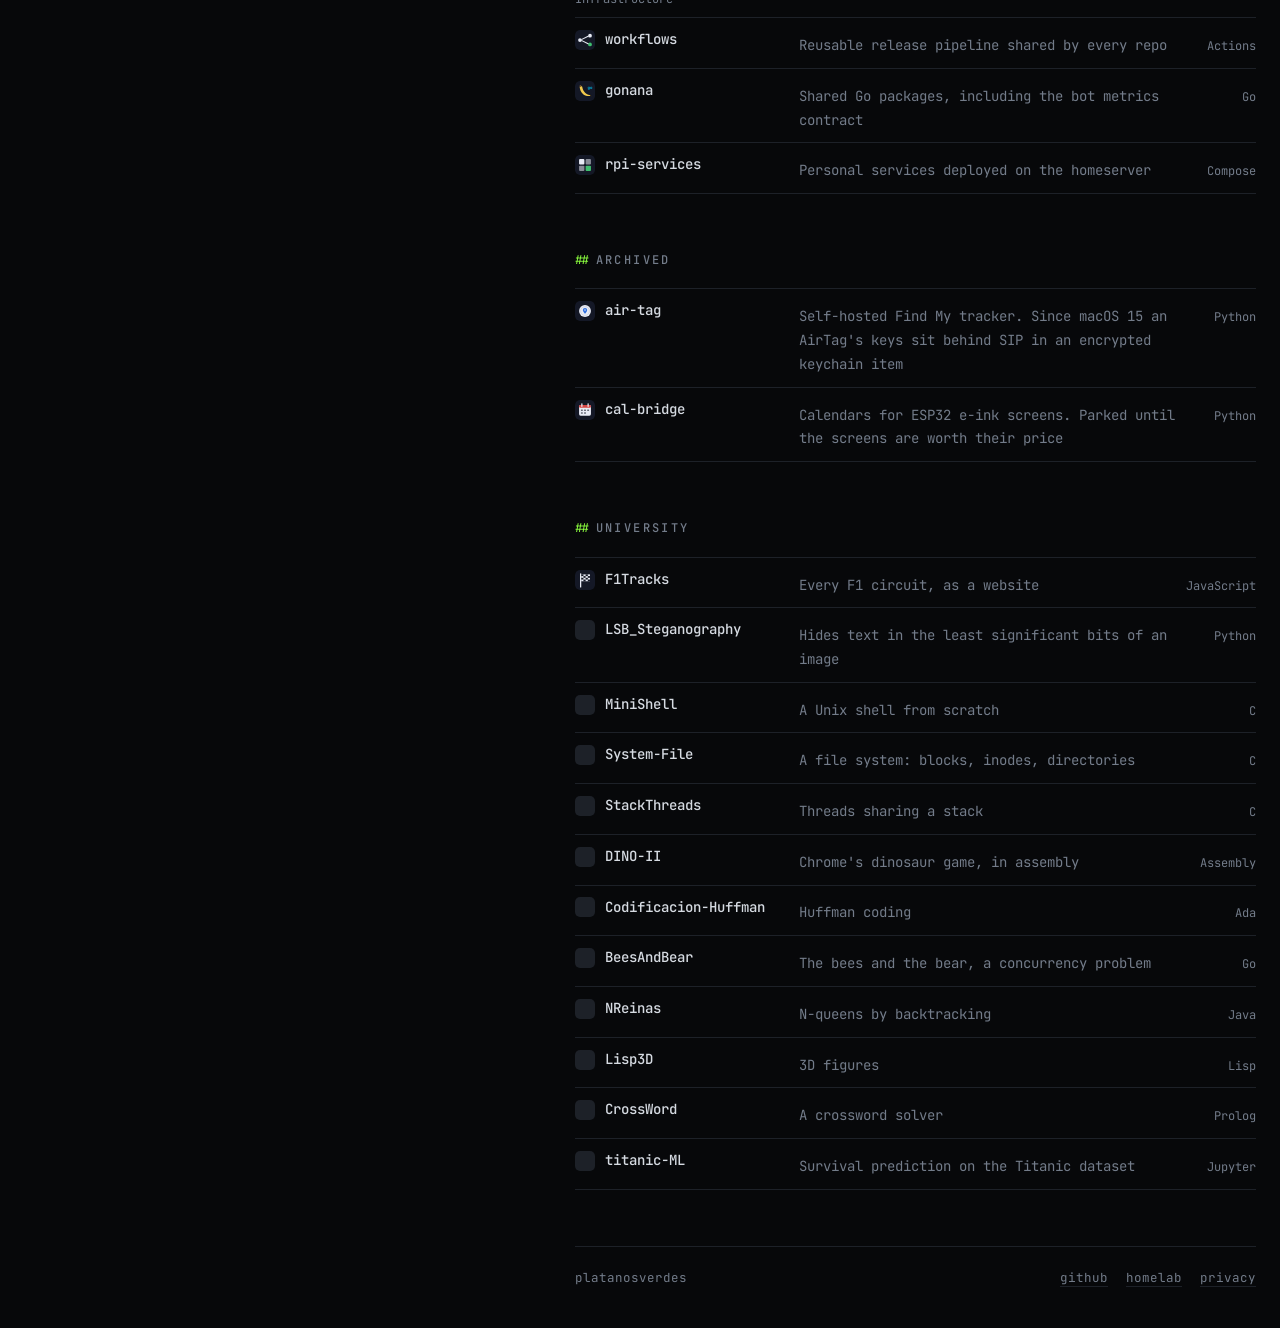
==== commit 6a103131: "Take icons from each project's own repo where it has one" ====
--- a/index.html
+++ b/index.html
@@ -180,7 +180,9 @@
 const esc = (s) => String(s).replace(/[&<>"]/g, (c) => ({ "&": "&amp;", "<": "&lt;", ">": "&gt;", '"': "&quot;" }[c]));
 let all = {}, services = [], site = null;
 const sections = ["whoami", "services", "projects", "archived", "university"];
-const icon = (p) => p.icon ? `<img class="icon" src="${esc(p.icon)}" alt="" loading="lazy">` : `<span class="icon none" aria-hidden="true"></span>`;
+// "repo:path" is a file in that repo, served by jsDelivr so a change there shows here; anything else is a file of this site.
+const iconURL = (icon) => { const [repo, path] = icon.split(/:(.+)/); return path ? `https://cdn.jsdelivr.net/gh/PlatanosVerdes/${encodeURIComponent(repo)}@main/${path}` : icon; };
+const icon = (p) => p.icon ? `<img class="icon" src="${esc(iconURL(p.icon))}" alt="" loading="lazy">` : `<span class="icon none" aria-hidden="true"></span>`;
 const rows = (items) => items.map((p) => `<li id="${esc(p.name)}"><a class="name" href="${GH}${encodeURIComponent(p.name)}" target="_blank" rel="noopener">${icon(p)}${esc(p.name)}</a><span class="what">${esc(p.description)}</span><span class="stack">${esc(p.language)}</span></li>`).join("");
 fetch("projects.json").then((r) => r.json()).then((data) => {
   document.getElementById("groups").innerHTML = data.groups.map((g) => `<p class="group">${esc(g.name)}</p><ul class="list">${rows(g.projects)}</ul>`).join("");
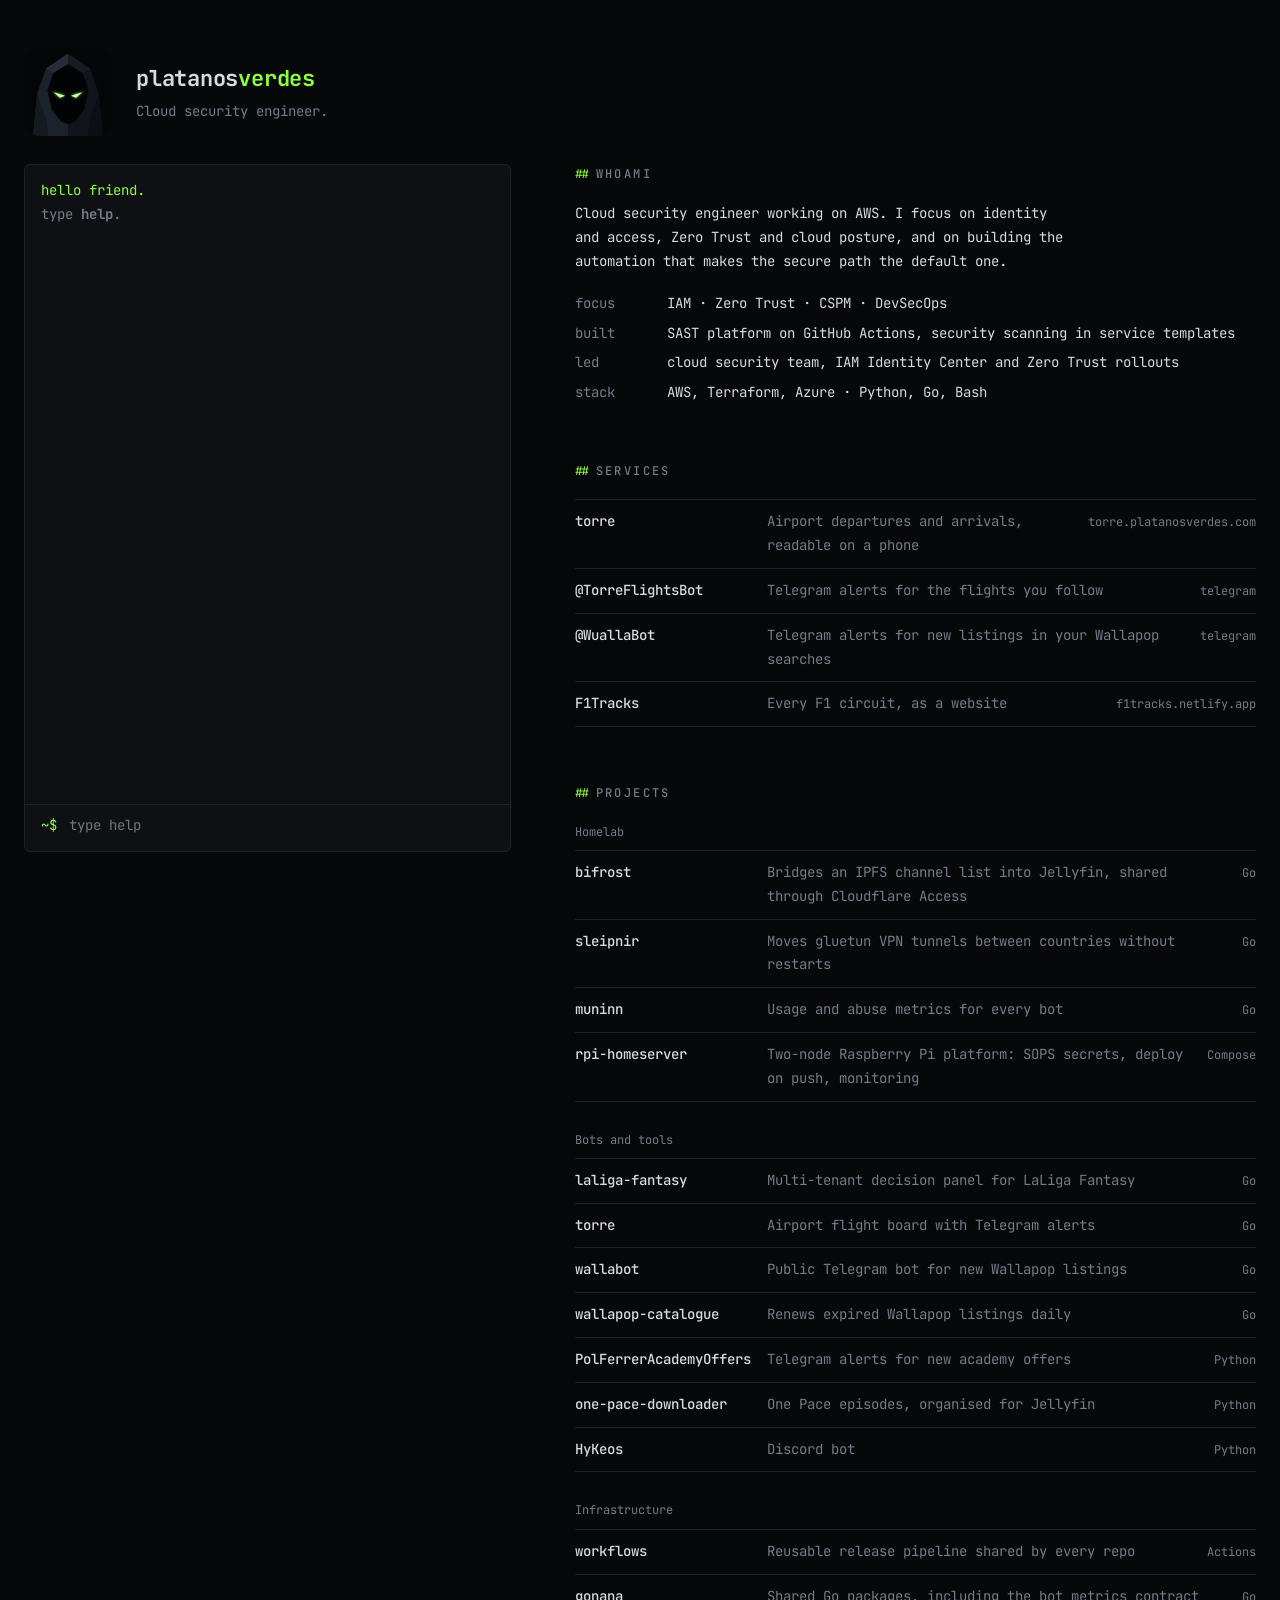
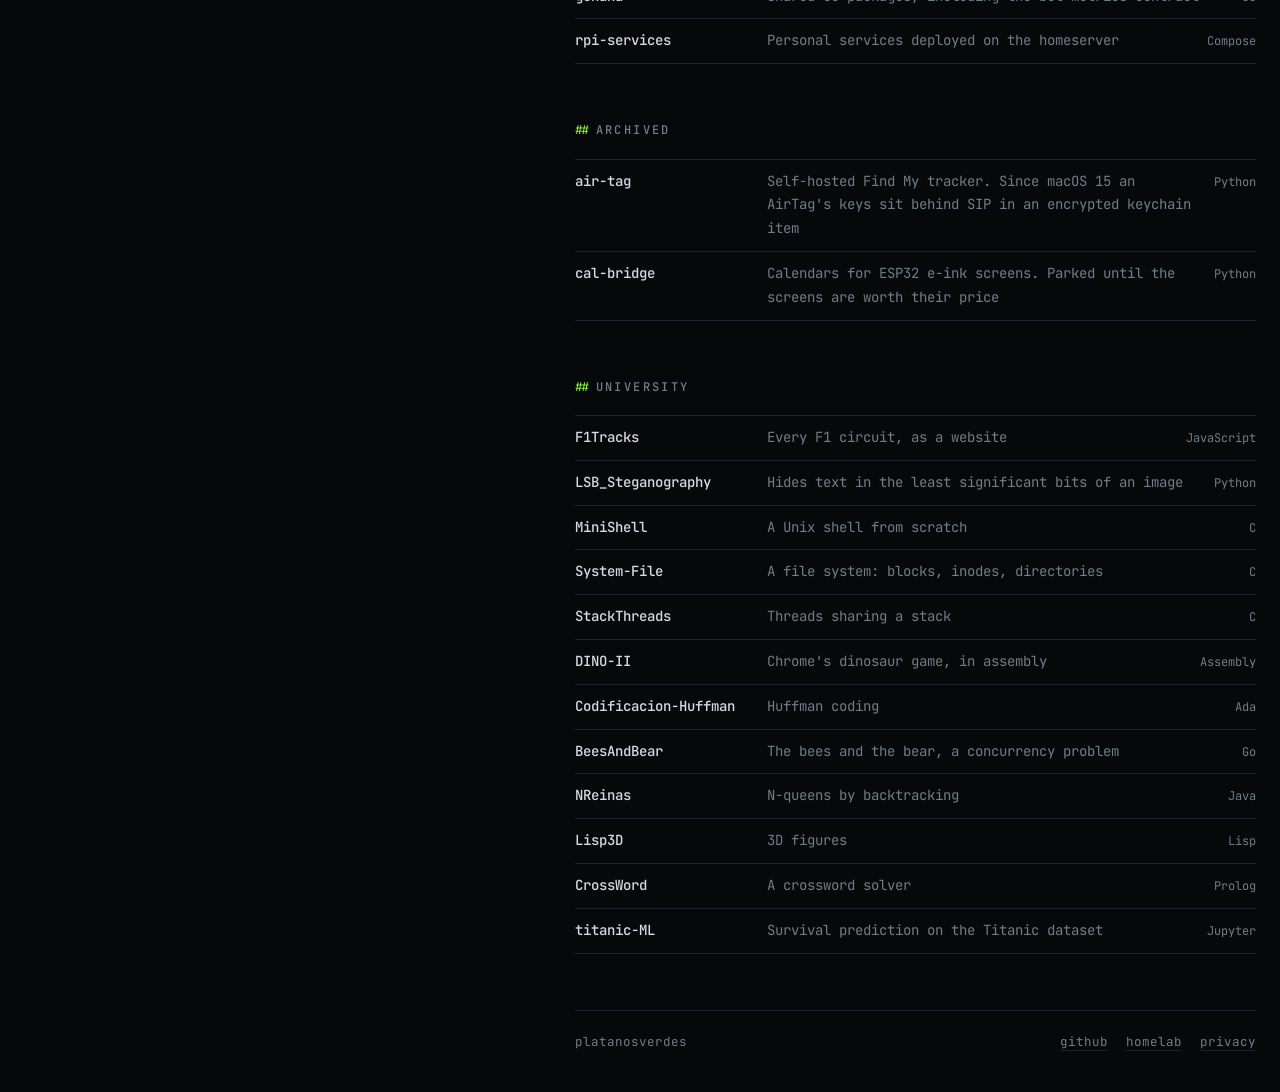
==== commit 7c50754e: "Drop the icons from the site; they belong in each project's repo" ====
--- a/index.html
+++ b/index.html
@@ -67,11 +67,9 @@
 .group { margin: 28px 0 8px; font-size: 12px; color: var(--dim); }
 .group:first-of-type { margin-top: 0; }
 .list { list-style: none; margin: 0; padding: 0; border-top: 1px solid var(--line); }
-.list li { display: grid; grid-template-columns: 26ch 1fr auto; gap: 16px; align-items: baseline; padding: 10px 0; border-bottom: 1px solid var(--line); }
+.list li { display: grid; grid-template-columns: 22ch 1fr auto; gap: 16px; align-items: baseline; padding: 10px 0; border-bottom: 1px solid var(--line); }
 .list li.lit { background: linear-gradient(90deg, rgba(140,255,63,.07), transparent); }
-.list a.name { color: var(--text); font-weight: 500; text-decoration: none; display: inline-flex; align-items: center; gap: 10px; min-width: 0; }
-.list .icon { width: 20px; height: 20px; border-radius: 5px; flex: none; object-fit: cover; }
-.list .icon.none { display: inline-block; background: var(--line); }
+.list a.name { color: var(--text); font-weight: 500; text-decoration: none; }
 .list a.name:hover { color: var(--eye); }
 .list .what { color: var(--dim); min-width: 0; }
 .list .stack { color: var(--dim); font-size: 12px; white-space: nowrap; }
@@ -180,13 +178,10 @@
 const esc = (s) => String(s).replace(/[&<>"]/g, (c) => ({ "&": "&amp;", "<": "&lt;", ">": "&gt;", '"': "&quot;" }[c]));
 let all = {}, services = [], site = null;
 const sections = ["whoami", "services", "projects", "archived", "university"];
-// "repo:path" is a file in that repo, served by jsDelivr so a change there shows here; anything else is a file of this site.
-const iconURL = (icon) => { const [repo, path] = icon.split(/:(.+)/); return path ? `https://cdn.jsdelivr.net/gh/PlatanosVerdes/${encodeURIComponent(repo)}@main/${path}` : icon; };
-const icon = (p) => p.icon ? `<img class="icon" src="${esc(iconURL(p.icon))}" alt="" loading="lazy">` : `<span class="icon none" aria-hidden="true"></span>`;
-const rows = (items) => items.map((p) => `<li id="${esc(p.name)}"><a class="name" href="${GH}${encodeURIComponent(p.name)}" target="_blank" rel="noopener">${icon(p)}${esc(p.name)}</a><span class="what">${esc(p.description)}</span><span class="stack">${esc(p.language)}</span></li>`).join("");
+const rows = (items) => items.map((p) => `<li id="${esc(p.name)}"><a class="name" href="${GH}${encodeURIComponent(p.name)}" target="_blank" rel="noopener">${esc(p.name)}</a><span class="what">${esc(p.description)}</span><span class="stack">${esc(p.language)}</span></li>`).join("");
 fetch("projects.json").then((r) => r.json()).then((data) => {
   document.getElementById("groups").innerHTML = data.groups.map((g) => `<p class="group">${esc(g.name)}</p><ul class="list">${rows(g.projects)}</ul>`).join("");
-  document.getElementById("services-list").innerHTML = data.services.map((x) => `<li><a class="name" href="${esc(x.url)}" target="_blank" rel="noopener">${icon(x)}${esc(x.name)}</a><span class="what">${esc(x.description)}</span><span class="stack">${new URL(x.url).hostname === "t.me" ? "telegram" : esc(new URL(x.url).hostname)}</span></li>`).join("");
+  document.getElementById("services-list").innerHTML = data.services.map((x) => `<li><a class="name" href="${esc(x.url)}" target="_blank" rel="noopener">${esc(x.name)}</a><span class="what">${esc(x.description)}</span><span class="stack">${new URL(x.url).hostname === "t.me" ? "telegram" : esc(new URL(x.url).hostname)}</span></li>`).join("");
   services = data.services;
   document.getElementById("archived-list").innerHTML = rows(data.archived);
   document.getElementById("university-list").innerHTML = rows(data.university);
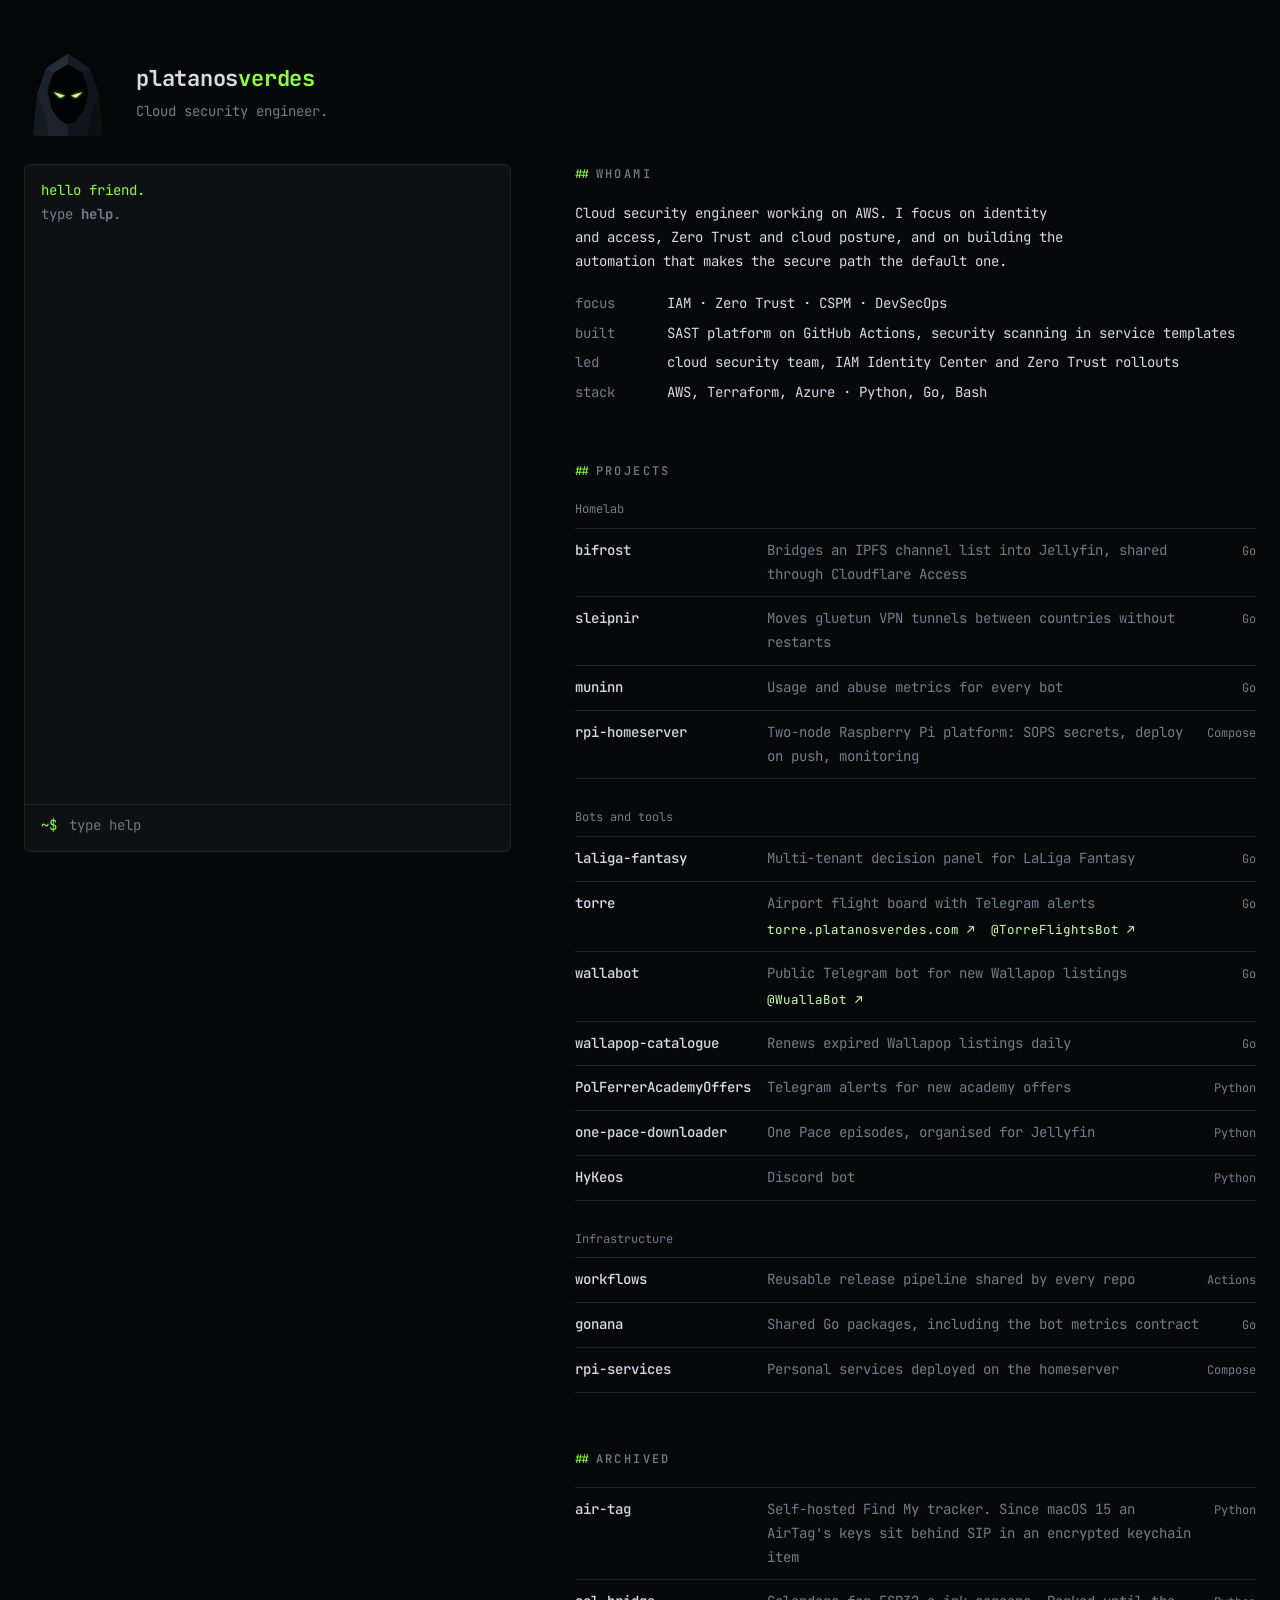
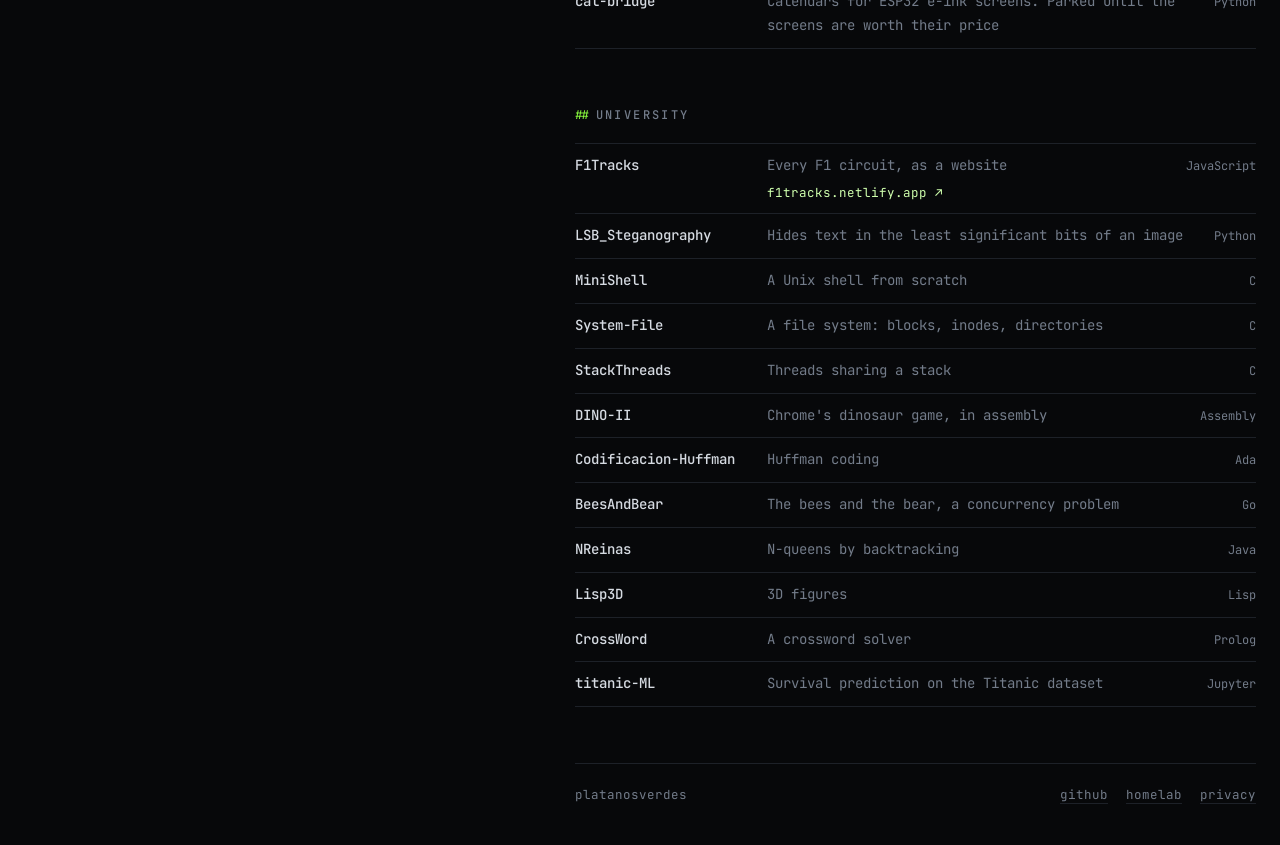
==== commit 15d2bfd4: "Show live links on the project rows instead of a services section" ====
--- a/index.html
+++ b/index.html
@@ -72,6 +72,9 @@
 .list a.name { color: var(--text); font-weight: 500; text-decoration: none; }
 .list a.name:hover { color: var(--eye); }
 .list .what { color: var(--dim); min-width: 0; }
+.list .links { display: flex; flex-wrap: wrap; gap: 4px 16px; margin-top: 4px; font-size: 12.5px; }
+.list .links a { color: var(--eye-soft); text-decoration: none; }
+.list .links a:hover { color: var(--eye); text-decoration: underline; }
 .list .stack { color: var(--dim); font-size: 12px; white-space: nowrap; }
 
 footer { display: flex; flex-wrap: wrap; justify-content: space-between; gap: 12px; padding-top: 20px; border-top: 1px solid var(--line); color: var(--dim); font-size: 12.5px; }
@@ -146,11 +149,6 @@
     </dl>
   </section>
 
-  <section id="services">
-    <h2>services</h2>
-    <ul class="list" id="services-list"></ul>
-  </section>
-
   <section id="projects">
     <h2>projects</h2>
     <div id="groups"></div>
@@ -176,13 +174,11 @@
 <script>
 const GH = "https://github.com/PlatanosVerdes/";
 const esc = (s) => String(s).replace(/[&<>"]/g, (c) => ({ "&": "&amp;", "<": "&lt;", ">": "&gt;", '"': "&quot;" }[c]));
-let all = {}, services = [], site = null;
-const sections = ["whoami", "services", "projects", "archived", "university"];
-const rows = (items) => items.map((p) => `<li id="${esc(p.name)}"><a class="name" href="${GH}${encodeURIComponent(p.name)}" target="_blank" rel="noopener">${esc(p.name)}</a><span class="what">${esc(p.description)}</span><span class="stack">${esc(p.language)}</span></li>`).join("");
+let all = {}, site = null;
+const sections = ["whoami", "projects", "archived", "university"];
+const rows = (items) => items.map((p) => `<li id="${esc(p.name)}"><a class="name" href="${GH}${encodeURIComponent(p.name)}" target="_blank" rel="noopener">${esc(p.name)}</a><span class="what">${esc(p.description)}${(p.links || []).length ? `<span class="links">${p.links.map((l) => `<a href="${esc(l.url)}" target="_blank" rel="noopener">${esc(l.label)} ↗</a>`).join("")}</span>` : ""}</span><span class="stack">${esc(p.language)}</span></li>`).join("");
 fetch("projects.json").then((r) => r.json()).then((data) => {
   document.getElementById("groups").innerHTML = data.groups.map((g) => `<p class="group">${esc(g.name)}</p><ul class="list">${rows(g.projects)}</ul>`).join("");
-  document.getElementById("services-list").innerHTML = data.services.map((x) => `<li><a class="name" href="${esc(x.url)}" target="_blank" rel="noopener">${esc(x.name)}</a><span class="what">${esc(x.description)}</span><span class="stack">${new URL(x.url).hostname === "t.me" ? "telegram" : esc(new URL(x.url).hostname)}</span></li>`).join("");
-  services = data.services;
   document.getElementById("archived-list").innerHTML = rows(data.archived);
   document.getElementById("university-list").innerHTML = rows(data.university);
   all = Object.fromEntries([...data.groups.flatMap((g) => g.projects), ...data.archived, ...data.university].map((p) => [p.name.toLowerCase(), p]));
@@ -208,7 +204,7 @@
   whoami: () => { say("cloud security engineer · IAM, Zero Trust, CSPM, DevSecOps"); go("whoami"); },
   focus: () => say("identity and access · Zero Trust access · cloud security posture (CSPM) · DevSecOps automation"),
   stack: () => say(`<div class="kv"><span>cloud</span>AWS (IAM, Identity Center, GuardDuty, S3, RDS) · Azure</div><div class="kv"><span>security</span>Wiz · Qualys · CodeQL · Cloudflare Access</div><div class="kv"><span>automation</span>Terraform · GitHub Actions · Docker Compose</div><div class="kv"><span>languages</span>Python · Go · Bash · JavaScript</div>`),
-  services: () => { say(services.map((x) => `<div class="proj"><a href="${esc(x.url)}" target="_blank" rel="noopener">${esc(x.name)}</a><span>${esc(x.description)}</span></div>`).join("")); go("services"); },
+  services: () => { const live = Object.values(all).filter((p) => p.links); say(live.length ? live.map((p) => `<div class="proj"><button data-open="${esc(p.name)}">${esc(p.name)}</button><span>${p.links.map((l) => `<a href="${esc(l.url)}" target="_blank" rel="noopener">${esc(l.label)}</a>`).join(" · ")}</span></div>`).join("") : "nothing live yet", live.length ? "" : "dim"); },
   projects: () => go("projects"),
   archived: () => go("archived"),
   university: () => go("university"),
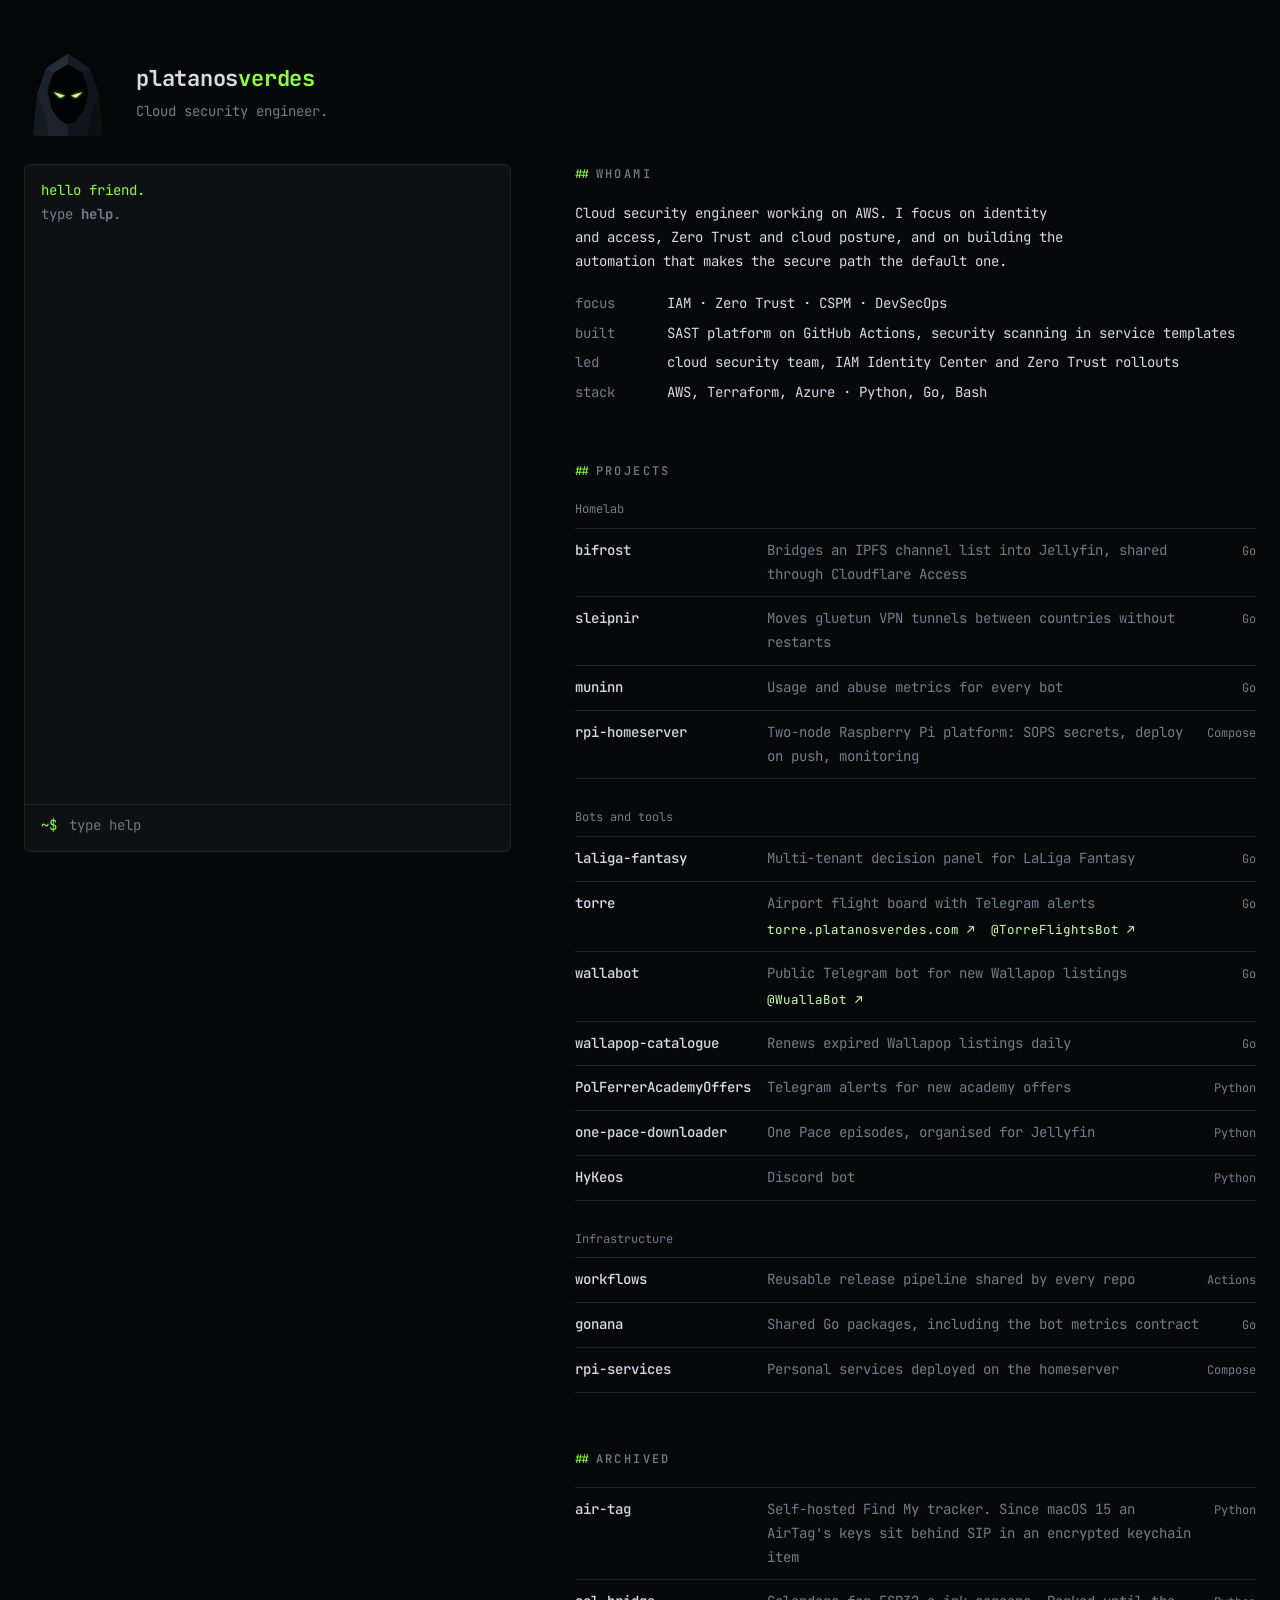
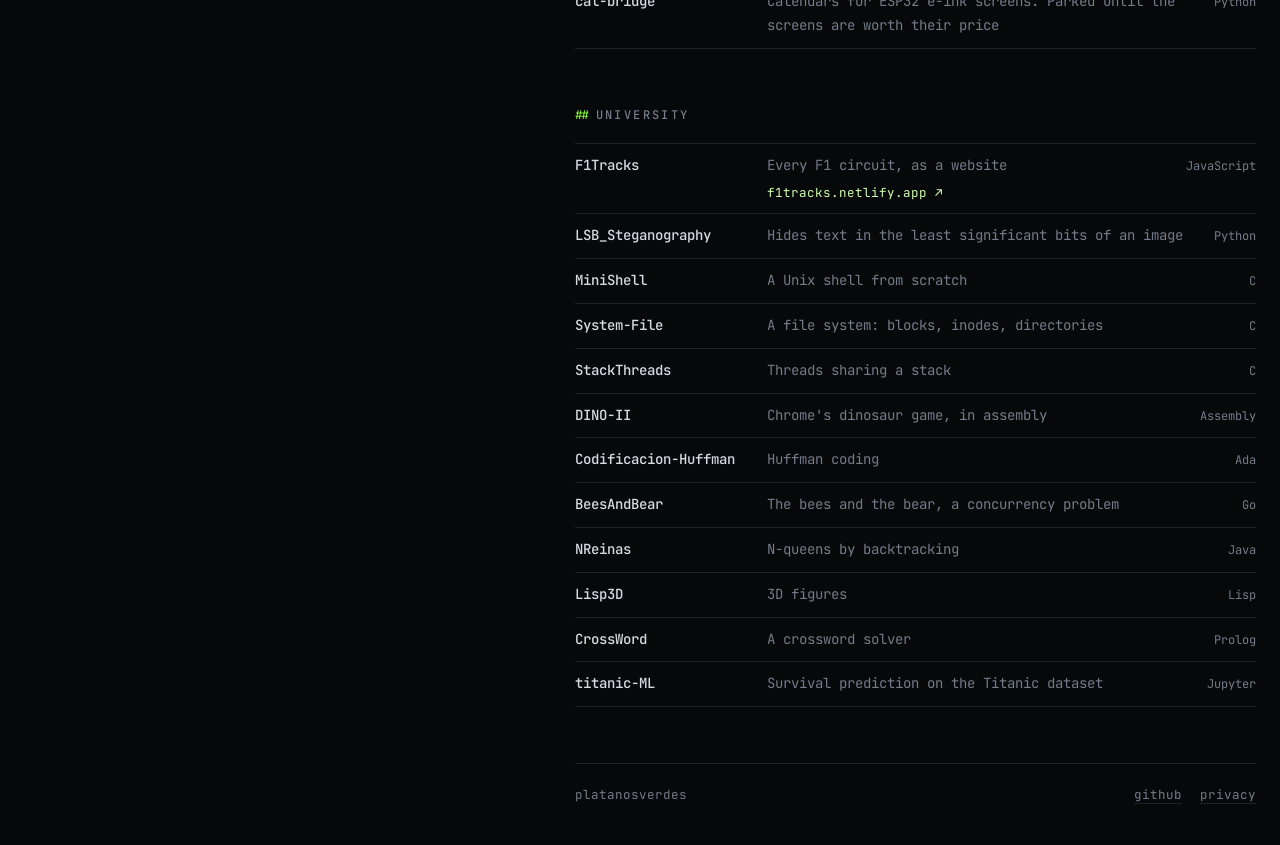
==== commit f3527d92: "Privacy policy covers Apex; drop the Homelab page The Google sign-in app is now PlatanosVerdes, with" ====
--- a/index.html
+++ b/index.html
@@ -166,7 +166,7 @@
 
   <footer>
     <span>platanosverdes</span>
-    <nav><a href="https://github.com/PlatanosVerdes" target="_blank" rel="noopener">github</a><a href="homelab.html">homelab</a><a href="privacy.html">privacy</a></nav>
+    <nav><a href="https://github.com/PlatanosVerdes" target="_blank" rel="noopener">github</a><a href="privacy.html">privacy</a></nav>
   </footer>
   </div>
 </div>
